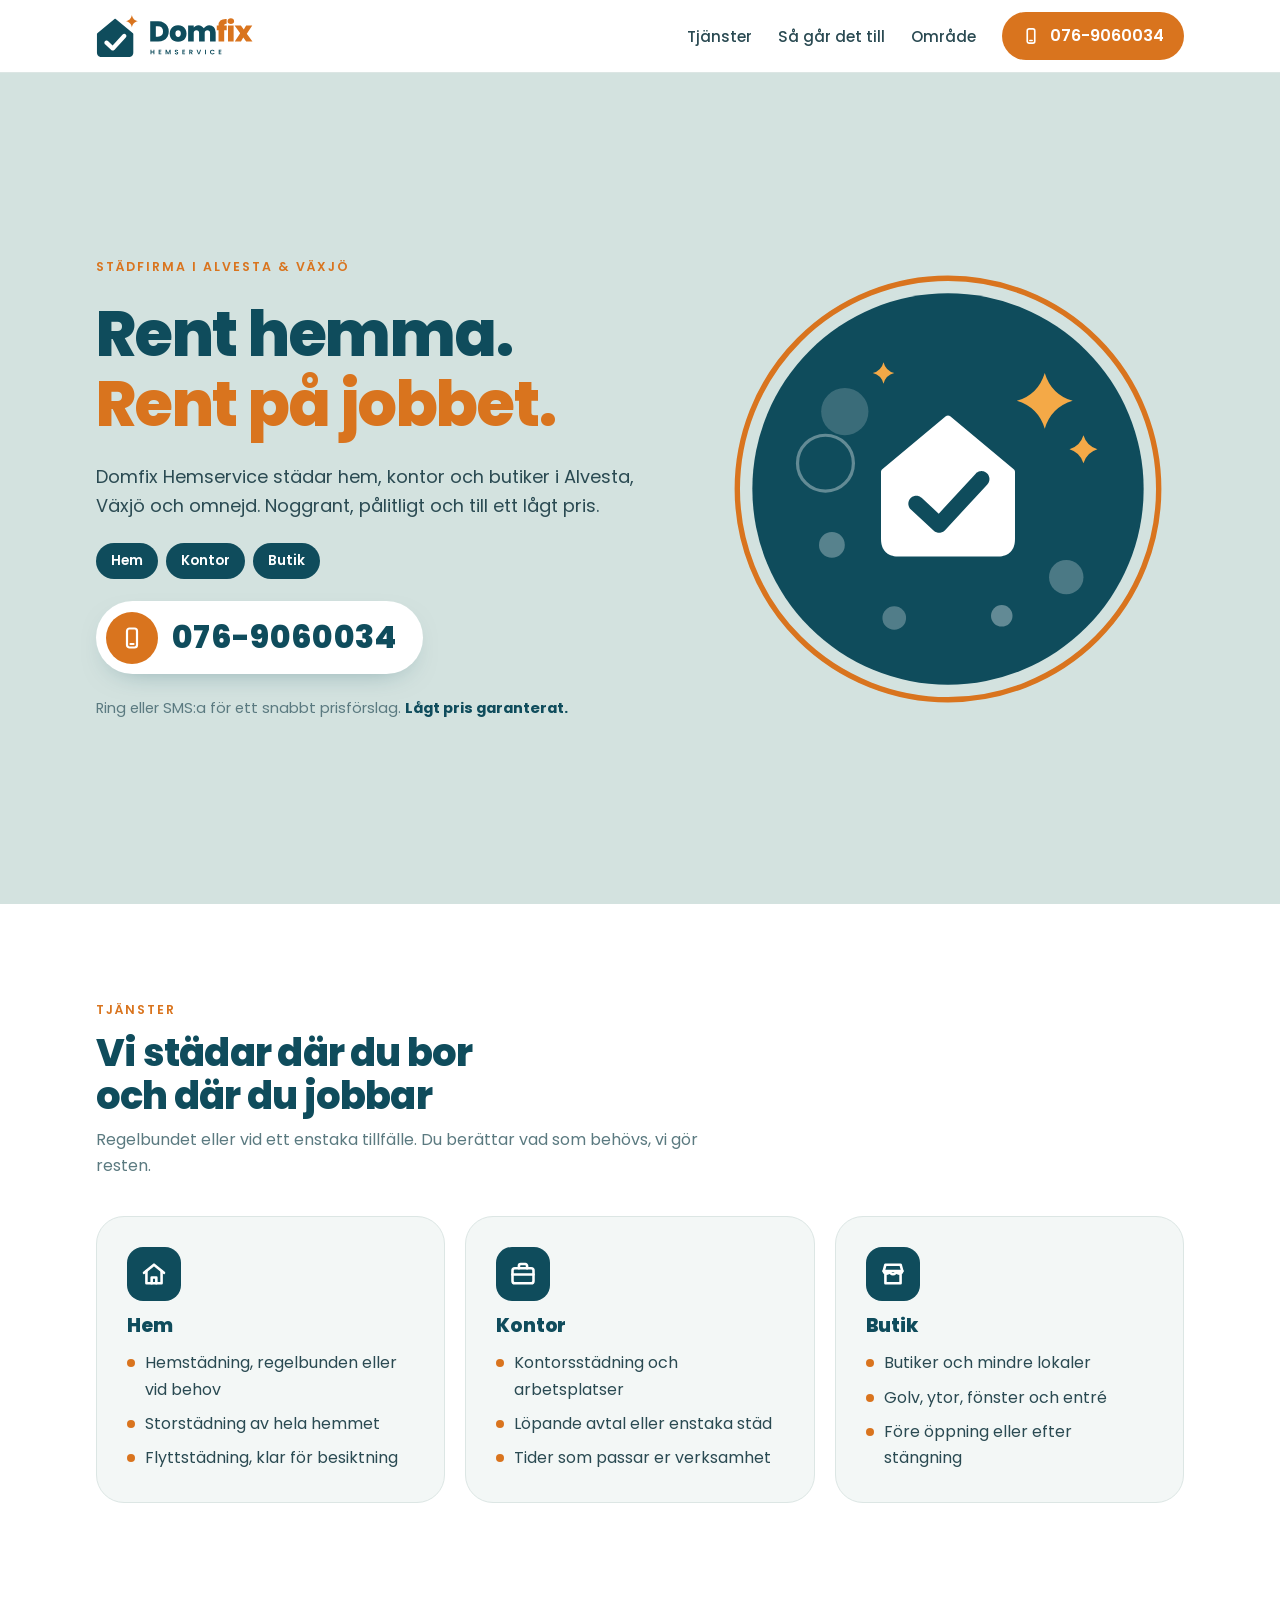
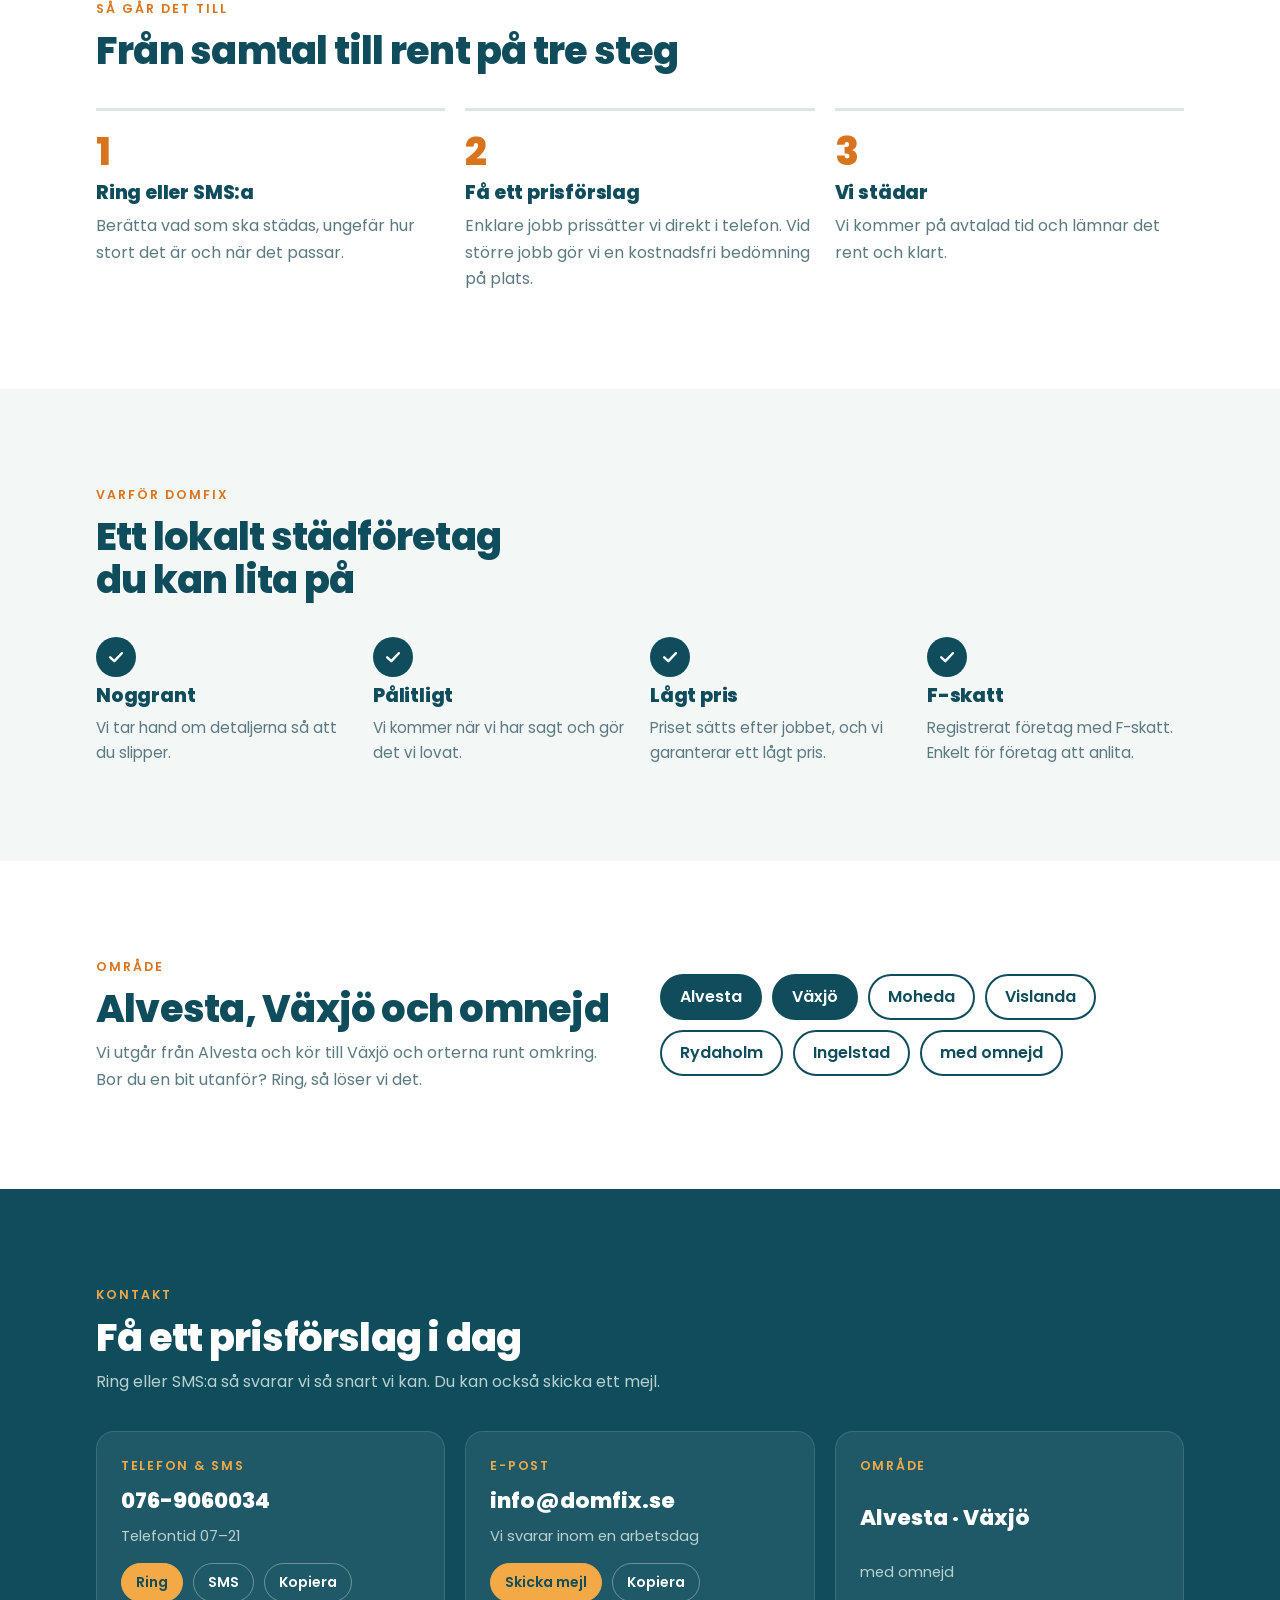
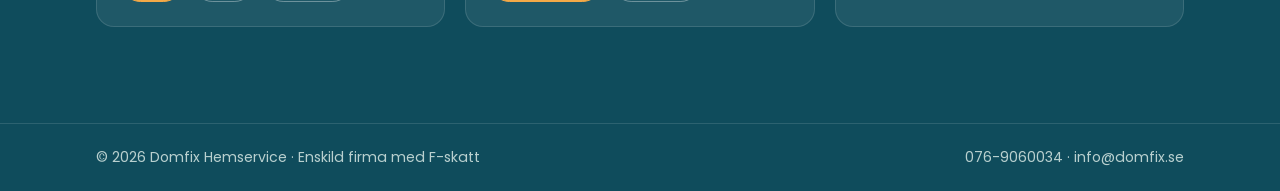
==== index.html @ 2ad29125 "Första versionen av Domfix webbplats Co-Authored-By: Claude Opus 5.5 <noreply@anthropic.com> Claude-" ====
<!doctype html>
<html lang="sv">
<head>
<meta charset="utf-8">
<meta name="viewport" content="width=device-width, initial-scale=1, viewport-fit=cover">
<meta property="og:title" content="Domfix Hemservice">
<meta property="og:description" content="Städning för hem, kontor och butiker i Alvesta, Växjö och omnejd. Ring eller SMS:a 076-9060034.">
<meta property="og:image" content="https://domfix.se/og-image.png">
<title>Domfix Hemservice</title>
<meta name="description" content="Domfix Hemservice – städning för hem, kontor och butiker i Alvesta, Växjö och omnejd. Ring eller SMS:a 076-9060034 för prisförslag.">
<link rel="icon" type="image/svg+xml" href="favicon.svg">
<link rel="preconnect" href="https://fonts.googleapis.com">
<link rel="preconnect" href="https://fonts.gstatic.com" crossorigin>
<link rel="stylesheet" href="https://fonts.googleapis.com/css2?family=Poppins:wght@400;500;600;800&display=swap">
<style>
/* Layout: brand header → split hero (copy + teal "clean house" disc) → services → 3-step process → reasons → area → teal contact band → footer */
:root{
  --teal:#0F4C5C;          /* brand main */
  --orange:#D9741E;        /* accent on light grounds */
  --orange-light:#F4A947;  /* accent on teal grounds */
  --mist:#D3E2DF;          /* brand light ground */
  --bg:#FFFFFF;
  --surface:#F3F7F6;
  --ink:#0F4C5C;
  --text:#2A4A52;
  --muted:#5B7A80;
  --line:#DCE6E4;
  --pill:#FFFFFF;
  --band:#0F4C5C;
  --band-text:#FFFFFF;
  --band-muted:#B9D0CF;
  --logo-ink:#0F4C5C;
  --logo-acc:#D9741E;
  --accent:#D9741E;
  --font:'Poppins', 'Segoe UI', system-ui, -apple-system, sans-serif;
  --r-lg:28px; --r-md:18px;
}
@media (prefers-color-scheme: dark){ :root:not([data-theme="light"]){
  --bg:#0A2A32; --surface:#0E3540; --ink:#FFFFFF; --text:#D7E6E4; --muted:#9DBCBD; --line:#1C4A55;
  --pill:#123F4B; --mist:#123F4B; --band:#0E3843; --band-text:#FFFFFF; --band-muted:#A9C6C6;
  --logo-ink:#FFFFFF; --logo-acc:#F4A947; --accent:#F4A947; color-scheme:dark }}
:root[data-theme="dark"]{
  --bg:#0A2A32; --surface:#0E3540; --ink:#FFFFFF; --text:#D7E6E4; --muted:#9DBCBD; --line:#1C4A55;
  --pill:#123F4B; --mist:#123F4B; --band:#0E3843; --band-text:#FFFFFF; --band-muted:#A9C6C6;
  --logo-ink:#FFFFFF; --logo-acc:#F4A947; --accent:#F4A947; color-scheme:dark }

*{box-sizing:border-box}
html{scroll-behavior:smooth}
@media (prefers-reduced-motion: reduce){ html{scroll-behavior:auto} *{animation:none!important;transition:none!important} }
body{background:var(--bg);color:var(--text);font-family:var(--font);font-size:16px;line-height:1.65;margin:0}
body::before{content:"";position:fixed;inset:0 0 auto;height:env(safe-area-inset-top,0px);z-index:10;background:var(--bg)}
.wrap{max-width:1120px;margin:0 auto;padding-left:max(16px,env(safe-area-inset-left,0px));padding-right:max(16px,env(safe-area-inset-right,0px))}
h1,h2,h3{color:var(--ink);font-weight:800;line-height:1.12;letter-spacing:-0.02em;text-wrap:balance;margin:0}
h2{font-size:clamp(1.7rem,3.2vw,2.4rem)}
h3{font-size:1.2rem;letter-spacing:-0.01em}
p{margin:0}
a{color:inherit}
:focus-visible{outline:3px solid var(--accent);outline-offset:3px;border-radius:6px}
.eyebrow{font-size:.78rem;font-weight:600;letter-spacing:.16em;text-transform:uppercase;color:var(--accent)}
section{padding-block:clamp(56px,8vw,96px)}
.sec-head{display:grid;gap:10px;max-width:640px;margin-bottom:36px}
.sec-head p{color:var(--muted)}

/* header */
header{position:sticky;top:env(safe-area-inset-top,0px);z-index:9;background:color-mix(in srgb,var(--bg) 92%,transparent);backdrop-filter:blur(10px);border-bottom:1px solid var(--line)}
.bar{display:flex;align-items:center;justify-content:space-between;gap:16px;padding-block:12px}
.logo svg{height:44px;width:auto;display:block}
nav{display:flex;align-items:center;gap:26px}
nav a.nl{text-decoration:none;font-weight:500;font-size:.95rem;color:var(--text)}
nav a.nl:hover{color:var(--accent)}
.btn{display:inline-flex;align-items:center;gap:10px;text-decoration:none;font-weight:600;border-radius:999px;padding:11px 20px;background:var(--orange);color:#fff;white-space:nowrap;transition:transform .15s ease}
.btn:hover{transform:translateY(-1px)}
.btn svg{width:18px;height:18px}
@media (max-width:760px){ nav a.nl{display:none} .logo svg{height:36px} }

/* hero */
.hero{background:var(--mist);overflow:hidden}
.hero .wrap{display:grid;grid-template-columns:1.1fr .9fr;align-items:center;gap:40px;padding-block:clamp(48px,7vw,88px)}
.hero h1{font-size:clamp(2.3rem,5.4vw,3.9rem)}
.hero h1 .acc{color:var(--accent)}
.hero-copy{display:grid;gap:22px;min-width:0}
.hero-copy .lead{font-size:1.12rem;max-width:34em}
.chips{display:flex;flex-wrap:wrap;gap:8px}
.chip{background:var(--teal);color:#fff;font-weight:600;font-size:.85rem;padding:7px 15px;border-radius:999px}
.call{display:flex;flex-wrap:wrap;align-items:center;gap:14px}
.phone-pill{display:inline-flex;align-items:center;gap:14px;background:var(--pill);border-radius:999px;padding:10px 26px 10px 10px;text-decoration:none;box-shadow:0 10px 30px -18px rgba(15,76,92,.55)}
.phone-pill .ic{width:52px;height:52px;border-radius:50%;background:var(--orange);display:grid;place-items:center;flex:none}
.phone-pill .ic svg{width:24px;height:24px}
.phone-pill .num{font-size:clamp(1.5rem,3.4vw,2rem);font-weight:800;color:var(--ink);letter-spacing:.01em;font-variant-numeric:tabular-nums}
.call-note{font-size:.92rem;color:var(--muted)}
.call-note strong{color:var(--ink)}
.disc{position:relative;justify-self:center;width:min(100%,430px);aspect-ratio:1;max-width:100%}
.disc svg{width:100%;height:100%;display:block;overflow:visible}
@media (max-width:860px){ .hero .wrap{grid-template-columns:1fr} .disc{width:min(70%,320px);order:-1} }

/* services */
.cards{display:grid;grid-template-columns:repeat(3,minmax(0,1fr));gap:20px}
.card{background:var(--surface);border-radius:var(--r-lg);padding:30px;display:grid;gap:14px;align-content:start;border:1px solid var(--line)}
.card .badge{width:54px;height:54px;border-radius:16px;background:var(--teal);display:grid;place-items:center}
.card .badge svg{width:28px;height:28px}
.card ul{margin:0;padding:0;list-style:none;display:grid;gap:8px}
.card li{display:flex;gap:10px;align-items:baseline}
.card li::before{content:"";width:8px;height:8px;border-radius:50%;background:var(--accent);flex:none;transform:translateY(-1px)}
@media (max-width:860px){ .cards{grid-template-columns:1fr} }

/* steps */
.steps{display:grid;grid-template-columns:repeat(3,minmax(0,1fr));gap:20px;counter-reset:s}
.step{display:grid;gap:10px;align-content:start;padding-top:22px;border-top:3px solid var(--line)}
.step .n{font-weight:800;font-size:2.4rem;line-height:1;color:var(--accent)}
.step p{color:var(--muted)}
@media (max-width:760px){ .steps{grid-template-columns:1fr} }

/* reasons */
.why{background:var(--surface)}
.reasons{display:grid;grid-template-columns:repeat(4,minmax(0,1fr));gap:20px}
.reason{display:grid;gap:8px;align-content:start}
.reason .tick{width:40px;height:40px;border-radius:50%;background:var(--teal);display:grid;place-items:center}
.reason .tick svg{width:20px;height:20px}
.reason p{color:var(--muted);font-size:.95rem}
@media (max-width:860px){ .reasons{grid-template-columns:repeat(2,minmax(0,1fr))} }
@media (max-width:480px){ .reasons{grid-template-columns:1fr} }

/* area */
.area .wrap{display:grid;grid-template-columns:1fr 1fr;gap:40px;align-items:center}
.towns{display:flex;flex-wrap:wrap;gap:10px}
.town{border:2px solid var(--teal);color:var(--ink);font-weight:600;padding:8px 18px;border-radius:999px}
:root[data-theme="dark"] .town{border-color:var(--orange-light)}
@media (prefers-color-scheme: dark){ :root:not([data-theme="light"]) .town{border-color:var(--orange-light)} }
.town.main{background:var(--teal);color:#fff}
@media (max-width:760px){ .area .wrap{grid-template-columns:1fr} }

/* contact band */
.contact{background:var(--band);color:var(--band-text)}
.contact h2{color:#fff}
.contact .eyebrow{color:var(--orange-light)}
.contact .sec-head p{color:var(--band-muted)}
.contact-grid{display:grid;grid-template-columns:repeat(3,minmax(0,1fr));gap:20px}
.cbox{background:rgba(255,255,255,.07);border:1px solid rgba(255,255,255,.12);border-radius:var(--r-md);padding:24px;display:grid;gap:6px;min-width:0}
.cbox .lbl{font-size:.78rem;letter-spacing:.14em;text-transform:uppercase;color:var(--orange-light);font-weight:600}
.cbox .val{font-size:1.35rem;font-weight:800;color:#fff;overflow-wrap:anywhere;font-variant-numeric:tabular-nums}
.cbox .sub{color:var(--band-muted);font-size:.92rem}
.cbox .row{display:flex;gap:10px;flex-wrap:wrap;margin-top:8px}
.cbtn{font:inherit;font-size:.88rem;font-weight:600;border-radius:999px;padding:7px 14px;border:1.5px solid rgba(255,255,255,.35);background:transparent;color:#fff;cursor:pointer;text-decoration:none}
.cbtn.pri{background:var(--orange-light);border-color:var(--orange-light);color:#0F4C5C}
.cbtn:hover{border-color:#fff}
@media (max-width:860px){ .contact-grid{grid-template-columns:1fr} }

footer{background:var(--band);border-top:1px solid rgba(255,255,255,.12);color:var(--band-muted);font-size:.88rem}
footer .wrap{display:flex;flex-wrap:wrap;justify-content:space-between;gap:10px;padding-block:22px}
</style>

</head>
<body>
<header>
  <div class="wrap bar">
    <a class="logo" href="#top" aria-label="Domfix Hemservice – till början"><svg viewBox="20.0 4.0 658.4 184.0" role="img" aria-label="Domfix Hemservice"><path style="fill:var(--logo-ink)" fill-rule="evenodd" d="M25.44 84.93 L25.15 85.19 L24.89 85.48 L24.66 85.79 L24.46 86.13 L24.30 86.48 L24.17 86.85 L24.08 87.23 L24.02 87.61 L24.00 88.00 L24.00 164.00 L24.00 164.17 L24.11 166.73 L24.15 167.12 L24.48 169.45 L24.58 169.91 L25.13 172.02 L25.30 172.52 L26.08 174.41 L26.20 174.68 L26.35 174.95 L27.35 176.61 L27.53 176.88 L27.72 177.14 L28.95 178.58 L29.17 178.83 L29.42 179.05 L30.86 180.28 L31.12 180.47 L31.39 180.65 L33.05 181.65 L33.32 181.80 L33.59 181.92 L35.48 182.70 L35.98 182.87 L38.09 183.42 L38.55 183.52 L40.88 183.85 L41.27 183.89 L43.83 184.00 L44.00 184.00 L156.00 184.00 L156.17 184.00 L158.73 183.89 L159.12 183.85 L161.45 183.52 L161.91 183.42 L164.02 182.87 L164.52 182.70 L166.41 181.92 L166.68 181.80 L166.95 181.65 L168.61 180.65 L168.88 180.47 L169.14 180.28 L170.58 179.05 L170.83 178.83 L171.05 178.58 L172.28 177.14 L172.47 176.88 L172.65 176.61 L173.65 174.95 L173.80 174.68 L173.92 174.41 L174.70 172.52 L174.87 172.02 L175.42 169.91 L175.52 169.45 L175.85 167.12 L175.89 166.73 L176.00 164.17 L176.00 164.00 L176.00 88.00 L175.98 87.61 L175.92 87.23 L175.83 86.85 L175.70 86.48 L175.54 86.13 L175.34 85.79 L175.11 85.48 L174.85 85.19 L174.56 84.93 L102.56 24.93 L102.24 24.69 L101.90 24.48 L101.55 24.31 L101.17 24.18 L100.79 24.08 L100.40 24.02 L100.00 24.00 L99.60 24.02 L99.21 24.08 L98.83 24.18 L98.45 24.31 L98.10 24.48 L97.76 24.69 L97.44 24.93Z M57.90 130.61 L57.28 129.98 L56.72 129.30 L56.24 128.56 L55.83 127.77 L55.50 126.95 L55.25 126.11 L55.09 125.24 L55.01 124.36 L55.02 123.48 L55.11 122.60 L55.29 121.73 L55.55 120.89 L55.90 120.08 L56.32 119.30 L56.82 118.57 L57.39 117.90 L58.02 117.28 L58.70 116.72 L59.44 116.24 L60.23 115.83 L61.05 115.50 L61.89 115.25 L62.76 115.09 L63.64 115.01 L64.52 115.02 L65.40 115.11 L66.27 115.29 L67.11 115.55 L67.92 115.90 L68.70 116.32 L69.43 116.82 L70.10 117.39 L89.49 135.28 L131.39 89.90 L132.02 89.28 L132.70 88.72 L133.44 88.24 L134.23 87.83 L135.05 87.50 L135.89 87.25 L136.76 87.09 L137.64 87.01 L138.52 87.02 L139.40 87.11 L140.27 87.29 L141.11 87.55 L141.92 87.90 L142.70 88.32 L143.43 88.82 L144.10 89.39 L144.72 90.02 L145.28 90.70 L145.76 91.44 L146.17 92.23 L146.50 93.05 L146.75 93.89 L146.91 94.76 L146.99 95.64 L146.98 96.52 L146.89 97.40 L146.71 98.27 L146.45 99.11 L146.10 99.92 L145.68 100.70 L145.18 101.43 L144.61 102.10 L96.61 154.10 L95.98 154.72 L95.30 155.28 L94.56 155.76 L93.77 156.17 L92.95 156.50 L92.11 156.75 L91.24 156.91 L90.36 156.99 L89.48 156.98 L88.60 156.89 L87.73 156.71 L86.89 156.45 L86.08 156.10 L85.30 155.68 L84.57 155.18 L83.90 154.61Z"/>
<path style="fill:var(--logo-acc)" d="M170.00 8.00 L170.79 11.54 L171.83 14.83 L173.12 17.88 L174.67 20.67 L176.46 23.21 L178.50 25.50 L180.79 27.54 L183.33 29.33 L186.12 30.88 L189.17 32.17 L192.46 33.21 L196.00 34.00 L192.46 34.79 L189.17 35.83 L186.12 37.12 L183.33 38.67 L180.79 40.46 L178.50 42.50 L176.46 44.79 L174.67 47.33 L173.12 50.12 L171.83 53.17 L170.79 56.46 L170.00 60.00 L169.21 56.46 L168.17 53.17 L166.88 50.12 L165.33 47.33 L163.54 44.79 L161.50 42.50 L159.21 40.46 L156.67 38.67 L153.88 37.12 L150.83 35.83 L147.54 34.79 L144.00 34.00 L147.54 33.21 L150.83 32.17 L153.88 30.88 L156.67 29.33 L159.21 27.54 L161.50 25.50 L163.54 23.21 L165.33 20.67 L166.88 17.88 L168.17 14.83 L169.21 11.54Z"/>
<path style="fill:var(--logo-ink)" d="M324.36 77.04Q324.36 89.28 318.90 98.88Q313.44 108.48 303.42 113.94Q293.40 119.40 280.20 119.40L246.72 119.40L246.72 34.80L280.20 34.80Q293.52 34.80 303.54 40.14Q313.56 45.48 318.96 55.08Q324.36 64.68 324.36 77.04ZM300.48 77.04Q300.48 66.60 294.60 60.90Q288.72 55.20 278.40 55.20L270.24 55.20L270.24 98.64L278.40 98.64Q288.72 98.64 294.60 93.00Q300.48 87.36 300.48 77.04ZM328.08 85.68Q328.08 75.24 332.70 67.44Q337.32 59.64 345.30 55.44Q353.28 51.24 363.36 51.24Q373.44 51.24 381.42 55.44Q389.40 59.64 394.02 67.44Q398.64 75.24 398.64 85.68Q398.64 96.12 394.02 103.98Q389.40 111.84 381.36 116.04Q373.32 120.24 363.24 120.24Q353.16 120.24 345.18 116.04Q337.20 111.84 332.64 104.04Q328.08 96.24 328.08 85.68ZM374.76 85.68Q374.76 78.84 371.46 75.24Q368.16 71.64 363.36 71.64Q358.56 71.64 355.32 75.24Q352.08 78.84 352.08 85.68Q352.08 92.64 355.20 96.24Q358.32 99.84 363.24 99.84Q368.16 99.84 371.46 96.18Q374.76 92.52 374.76 85.68ZM520.44 80.16L520.44 119.40L496.92 119.40L496.92 83.28Q496.92 77.88 493.92 74.88Q490.92 71.88 485.76 71.88Q480.60 71.88 477.60 74.88Q474.60 77.88 474.60 83.28L474.60 119.40L451.08 119.40L451.08 83.28Q451.08 77.88 448.14 74.88Q445.20 71.88 440.04 71.88Q434.76 71.88 431.76 74.88Q428.76 77.88 428.76 83.28L428.76 119.40L405.24 119.40L405.24 52.08L428.76 52.08L428.76 60.96Q431.88 56.64 436.86 54.06Q441.84 51.48 448.32 51.48Q455.76 51.48 461.58 54.72Q467.40 57.96 470.76 63.84Q474.36 58.32 480.24 54.90Q486.12 51.48 493.20 51.48Q505.92 51.48 513.18 59.16Q520.44 66.84 520.44 80.16Z"/>
<path style="fill:var(--logo-acc)" d="M566.64 71.64L556.08 71.64L556.08 119.40L532.44 119.40L532.44 71.64L525.12 71.64L525.12 52.08L532.44 52.08L532.44 51.48Q532.44 38.52 540.06 31.62Q547.68 24.72 561.96 24.72Q564.84 24.72 566.40 24.84L566.40 44.88Q565.44 44.76 563.76 44.76Q559.92 44.76 558.12 46.50Q556.32 48.24 556.08 52.08L566.64 52.08ZM570.12 33.84Q570.12 28.56 573.90 25.08Q577.68 21.60 583.92 21.60Q590.04 21.60 593.82 25.08Q597.60 28.56 597.60 33.84Q597.60 39.00 593.82 42.42Q590.04 45.84 583.92 45.84Q577.68 45.84 573.90 42.42Q570.12 39.00 570.12 33.84ZM595.56 52.08L595.56 119.40L572.04 119.40L572.04 52.08ZM648.00 119.40L635.88 102.48L626.28 119.40L600.48 119.40L622.92 84.48L599.52 52.08L625.92 52.08L638.04 69.00L647.76 52.08L673.56 52.08L650.64 86.40L674.40 119.40Z"/>
<path style="fill:var(--logo-ink)" d="M264.14 153.26L264.14 172.80L260.22 172.80L260.22 164.48L251.85 164.48L251.85 172.80L247.93 172.80L247.93 153.26L251.85 153.26L251.85 161.29L260.22 161.29L260.22 153.26ZM285.93 156.42L285.93 161.32L292.51 161.32L292.51 164.43L285.93 164.43L285.93 169.61L293.35 169.61L293.35 172.80L282.01 172.80L282.01 153.23L293.35 153.23L293.35 156.42ZM332.21 153.26L332.21 172.80L328.29 172.80L328.29 160.09L323.06 172.80L320.09 172.80L314.82 160.09L314.82 172.80L310.90 172.80L310.90 153.26L315.36 153.26L321.57 167.79L327.79 153.26ZM349.57 167.17L353.77 167.17Q353.86 168.38 354.63 169.08Q355.40 169.78 356.74 169.78Q358.11 169.78 358.90 169.12Q359.68 168.46 359.68 167.40Q359.68 166.53 359.15 165.97Q358.62 165.41 357.82 165.09Q357.02 164.76 355.62 164.37Q353.72 163.81 352.53 163.27Q351.34 162.72 350.48 161.61Q349.63 160.51 349.63 158.66Q349.63 156.92 350.50 155.64Q351.36 154.35 352.93 153.66Q354.50 152.98 356.52 152.98Q359.54 152.98 361.43 154.45Q363.32 155.92 363.52 158.55L359.20 158.55Q359.15 157.54 358.35 156.88Q357.55 156.22 356.24 156.22Q355.09 156.22 354.40 156.81Q353.72 157.40 353.72 158.52Q353.72 159.30 354.23 159.82Q354.75 160.34 355.52 160.66Q356.29 160.98 357.69 161.40Q359.60 161.96 360.80 162.52Q362.00 163.08 362.87 164.20Q363.74 165.32 363.74 167.14Q363.74 168.71 362.93 170.06Q362.12 171.40 360.55 172.20Q358.98 173.00 356.82 173.00Q354.78 173.00 353.14 172.30Q351.50 171.60 350.55 170.28Q349.60 168.96 349.57 167.17ZM385.05 156.42L385.05 161.32L391.63 161.32L391.63 164.43L385.05 164.43L385.05 169.61L392.47 169.61L392.47 172.80L381.13 172.80L381.13 153.23L392.47 153.23L392.47 156.42ZM420.10 172.80L415.79 165.18L413.94 165.18L413.94 172.80L410.02 172.80L410.02 153.26L417.36 153.26Q419.63 153.26 421.22 154.05Q422.82 154.85 423.62 156.21Q424.42 157.57 424.42 159.25Q424.42 161.18 423.30 162.73Q422.18 164.29 419.96 164.88L424.64 172.80ZM413.94 162.24L417.22 162.24Q418.82 162.24 419.60 161.47Q420.38 160.70 420.38 159.33Q420.38 157.99 419.60 157.25Q418.82 156.50 417.22 156.50L413.94 156.50ZM459.53 153.26L452.36 172.80L447.60 172.80L440.43 153.26L444.63 153.26L450.01 168.80L455.36 153.26ZM479.80 153.26L479.80 172.80L475.88 172.80L475.88 153.26ZM506.62 153.00Q509.90 153.00 512.36 154.68Q514.83 156.36 515.81 159.33L511.30 159.33Q510.63 157.93 509.41 157.23Q508.19 156.53 506.60 156.53Q504.89 156.53 503.56 157.33Q502.23 158.13 501.49 159.58Q500.74 161.04 500.74 163.00Q500.74 164.93 501.49 166.40Q502.23 167.87 503.56 168.67Q504.89 169.47 506.60 169.47Q508.19 169.47 509.41 168.75Q510.63 168.04 511.30 166.64L515.81 166.64Q514.83 169.64 512.38 171.30Q509.93 172.97 506.62 172.97Q503.82 172.97 501.57 171.69Q499.32 170.42 498.01 168.15Q496.71 165.88 496.71 163.00Q496.71 160.12 498.01 157.83Q499.32 155.55 501.57 154.28Q503.82 153.00 506.62 153.00ZM537.09 156.42L537.09 161.32L543.67 161.32L543.67 164.43L537.09 164.43L537.09 169.61L544.51 169.61L544.51 172.80L533.17 172.80L533.17 153.23L544.51 153.23L544.51 156.42Z"/></svg></a>
    <nav aria-label="Huvudmeny">
      <a class="nl" href="#tjanster">Tjänster</a>
      <a class="nl" href="#sa-gar-det-till">Så går det till</a>
      <a class="nl" href="#omrade">Område</a>
      <a class="btn" href="tel:+46769060034">
        <svg viewBox="0 0 24 24" fill="none" stroke="#fff" stroke-width="2.2" stroke-linecap="round" stroke-linejoin="round" aria-hidden="true"><rect x="7" y="2.5" width="10" height="19" rx="2.5"/><path d="M10.5 18h3"/></svg>
        076-9060034
      </a>
    </nav>
  </div>
</header>

<main id="top">
  <section class="hero" aria-labelledby="hero-title">
    <div class="wrap">
      <div class="hero-copy">
        <span class="eyebrow">Städfirma i Alvesta &amp; Växjö</span>
        <h1 id="hero-title">Rent hemma. <span class="acc">Rent på jobbet.</span></h1>
        <p class="lead">Domfix Hemservice städar hem, kontor och butiker i Alvesta, Växjö och omnejd. Noggrant, pålitligt och till ett lågt pris.</p>
        <div class="chips" aria-label="Vi städar">
          <span class="chip">Hem</span><span class="chip">Kontor</span><span class="chip">Butik</span>
        </div>
        <div class="call">
          <a class="phone-pill" href="tel:+46769060034">
            <span class="ic"><svg viewBox="0 0 24 24" fill="none" stroke="#fff" stroke-width="2.2" stroke-linecap="round" stroke-linejoin="round" aria-hidden="true"><rect x="7" y="2.5" width="10" height="19" rx="2.5"/><path d="M10.5 18h3"/></svg></span>
            <span class="num">076-9060034</span>
          </a>
        </div>
        <p class="call-note">Ring eller SMS:a för ett snabbt prisförslag. <strong>Lågt pris garanterat.</strong></p>
      </div>

      <div class="disc" aria-hidden="true">
        <svg viewBox="0 0 400 400">
          <circle cx="200" cy="200" r="196" fill="none" stroke="#D9741E" stroke-width="5"/>
          <circle cx="200" cy="200" r="182" fill="#0F4C5C"/>
          <circle cx="104" cy="128" r="22" fill="#fff" opacity=".18"/>
          <circle cx="86" cy="176" r="26" fill="none" stroke="#fff" stroke-width="3" opacity=".35"/>
          <circle cx="92" cy="252" r="12" fill="#fff" opacity=".3"/>
          <circle cx="310" cy="282" r="16" fill="#fff" opacity=".25"/>
          <circle cx="250" cy="318" r="10" fill="#fff" opacity=".35"/>
          <circle cx="150" cy="320" r="11" fill="#fff" opacity=".28"/>
          <g transform="translate(118 112) scale(1.64)"><path fill="#fff" fill-rule="evenodd" d="M12.72 42.46 L12.58 42.60 L12.45 42.74 L12.33 42.90 L12.23 43.06 L12.15 43.24 L12.08 43.42 L12.04 43.61 L12.01 43.81 L12.00 44.00 L12.00 82.00 L12.00 82.09 L12.06 83.36 L12.08 83.56 L12.24 84.73 L12.29 84.95 L12.57 86.01 L12.65 86.26 L13.04 87.21 L13.10 87.34 L13.17 87.47 L13.67 88.31 L13.76 88.44 L13.86 88.57 L14.47 89.29 L14.59 89.41 L14.71 89.53 L15.43 90.14 L15.56 90.24 L15.69 90.33 L16.53 90.83 L16.66 90.90 L16.79 90.96 L17.74 91.35 L17.99 91.43 L19.05 91.71 L19.27 91.76 L20.44 91.92 L20.64 91.94 L21.91 92.00 L22.00 92.00 L78.00 92.00 L78.09 92.00 L79.36 91.94 L79.56 91.92 L80.73 91.76 L80.95 91.71 L82.01 91.43 L82.26 91.35 L83.21 90.96 L83.34 90.90 L83.47 90.83 L84.31 90.33 L84.44 90.24 L84.57 90.14 L85.29 89.53 L85.41 89.41 L85.53 89.29 L86.14 88.57 L86.24 88.44 L86.33 88.31 L86.83 87.47 L86.90 87.34 L86.96 87.21 L87.35 86.26 L87.43 86.01 L87.71 84.95 L87.76 84.73 L87.92 83.56 L87.94 83.36 L88.00 82.09 L88.00 82.00 L88.00 44.00 L87.99 43.81 L87.96 43.61 L87.92 43.42 L87.85 43.24 L87.77 43.06 L87.67 42.90 L87.55 42.74 L87.42 42.60 L87.28 42.46 L51.28 12.46 L51.12 12.34 L50.95 12.24 L50.77 12.16 L50.59 12.09 L50.39 12.04 L50.20 12.01 L50.00 12.00 L49.80 12.01 L49.61 12.04 L49.41 12.09 L49.23 12.16 L49.05 12.24 L48.88 12.34 L48.72 12.46Z M28.95 65.31 L28.64 64.99 L28.36 64.65 L28.12 64.28 L27.91 63.89 L27.75 63.48 L27.63 63.05 L27.54 62.62 L27.50 62.18 L27.51 61.74 L27.55 61.30 L27.64 60.87 L27.78 60.45 L27.95 60.04 L28.16 59.65 L28.41 59.29 L28.69 58.95 L29.01 58.64 L29.35 58.36 L29.72 58.12 L30.11 57.91 L30.52 57.75 L30.95 57.63 L31.38 57.54 L31.82 57.50 L32.26 57.51 L32.70 57.55 L33.13 57.64 L33.55 57.78 L33.96 57.95 L34.35 58.16 L34.71 58.41 L35.05 58.69 L44.75 67.64 L65.69 44.95 L66.01 44.64 L66.35 44.36 L66.72 44.12 L67.11 43.91 L67.52 43.75 L67.95 43.63 L68.38 43.54 L68.82 43.50 L69.26 43.51 L69.70 43.55 L70.13 43.64 L70.55 43.78 L70.96 43.95 L71.35 44.16 L71.71 44.41 L72.05 44.69 L72.36 45.01 L72.64 45.35 L72.88 45.72 L73.09 46.11 L73.25 46.52 L73.37 46.95 L73.46 47.38 L73.50 47.82 L73.49 48.26 L73.45 48.70 L73.36 49.13 L73.22 49.55 L73.05 49.96 L72.84 50.35 L72.59 50.71 L72.31 51.05 L48.31 77.05 L47.99 77.36 L47.65 77.64 L47.28 77.88 L46.89 78.09 L46.48 78.25 L46.05 78.37 L45.62 78.46 L45.18 78.50 L44.74 78.49 L44.30 78.45 L43.87 78.36 L43.45 78.22 L43.04 78.05 L42.65 77.84 L42.29 77.59 L41.95 77.31Z"/></g>
          <path fill="#F4A947" d="M290 92 Q296 112 316 118 Q296 124 290 144 Q284 124 264 118 Q284 112 290 92Z"/>
          <path fill="#F4A947" d="M326 150 Q329 160 339 163 Q329 166 326 176 Q323 166 313 163 Q323 160 326 150Z"/>
          <path fill="#F4A947" d="M140 82 Q142 90 150 92 Q142 94 140 102 Q138 94 130 92 Q138 90 140 82Z"/>
        </svg>
      </div>
    </div>
  </section>

  <section id="tjanster" aria-labelledby="tj-title">
    <div class="wrap">
      <div class="sec-head">
        <span class="eyebrow">Tjänster</span>
        <h2 id="tj-title">Vi städar där du bor och där du jobbar</h2>
        <p>Regelbundet eller vid ett enstaka tillfälle. Du berättar vad som behövs, vi gör resten.</p>
      </div>
      <div class="cards">
        <article class="card">
          <span class="badge"><svg viewBox="0 0 24 24" fill="none" stroke="#fff" stroke-width="2.2" stroke-linejoin="round" stroke-linecap="round" aria-hidden="true"><path d="M3.5 11 12 4l8.5 7"/><path d="M5.5 9.5V20h13V9.5"/><path d="M10 20v-5h4v5"/></svg></span>
          <h3>Hem</h3>
          <ul><li>Hemstädning, regelbunden eller vid behov</li><li>Storstädning av hela hemmet</li><li>Flyttstädning, klar för besiktning</li></ul>
        </article>
        <article class="card">
          <span class="badge"><svg viewBox="0 0 24 24" fill="none" stroke="#fff" stroke-width="2.2" stroke-linejoin="round" stroke-linecap="round" aria-hidden="true"><rect x="3" y="7" width="18" height="13" rx="2"/><path d="M8.5 7V5a1.5 1.5 0 0 1 1.5-1.5h4A1.5 1.5 0 0 1 15.5 5v2"/><path d="M3 12.5h18"/></svg></span>
          <h3>Kontor</h3>
          <ul><li>Kontorsstädning och arbetsplatser</li><li>Löpande avtal eller enstaka städ</li><li>Tider som passar er verksamhet</li></ul>
        </article>
        <article class="card">
          <span class="badge"><svg viewBox="0 0 24 24" fill="none" stroke="#fff" stroke-width="2.2" stroke-linejoin="round" stroke-linecap="round" aria-hidden="true"><path d="M4 9.5 5.5 4h13L20 9.5"/><path d="M4 9.5h16a0 0 0 0 1 0 0 2.7 2.7 0 0 1-5.3 0 2.7 2.7 0 0 1-5.4 0A2.7 2.7 0 0 1 4 9.5Z"/><path d="M5.5 12.5V20h13v-7.5"/></svg></span>
          <h3>Butik</h3>
          <ul><li>Butiker och mindre lokaler</li><li>Golv, ytor, fönster och entré</li><li>Före öppning eller efter stängning</li></ul>
        </article>
      </div>
    </div>
  </section>

  <section id="sa-gar-det-till" aria-labelledby="steg-title" style="padding-top:0">
    <div class="wrap">
      <div class="sec-head">
        <span class="eyebrow">Så går det till</span>
        <h2 id="steg-title">Från samtal till rent på tre steg</h2>
      </div>
      <ol class="steps" style="list-style:none;margin:0;padding:0">
        <li class="step"><span class="n">1</span><h3>Ring eller SMS:a</h3><p>Berätta vad som ska städas, ungefär hur stort det är och när det passar.</p></li>
        <li class="step"><span class="n">2</span><h3>Få ett prisförslag</h3><p>Enklare jobb prissätter vi direkt i telefon. Vid större jobb gör vi en kostnadsfri bedömning på plats.</p></li>
        <li class="step"><span class="n">3</span><h3>Vi städar</h3><p>Vi kommer på avtalad tid och lämnar det rent och klart.</p></li>
      </ol>
    </div>
  </section>

  <section class="why" aria-labelledby="why-title">
    <div class="wrap">
      <div class="sec-head">
        <span class="eyebrow">Varför Domfix</span>
        <h2 id="why-title">Ett lokalt städföretag du kan lita på</h2>
      </div>
      <div class="reasons">
        <div class="reason"><span class="tick"><svg viewBox="0 0 24 24" fill="none" stroke="#fff" stroke-width="3" stroke-linecap="round" stroke-linejoin="round" aria-hidden="true"><path d="M5 12.5 10 17 19 7.5"/></svg></span><h3>Noggrant</h3><p>Vi tar hand om detaljerna så att du slipper.</p></div>
        <div class="reason"><span class="tick"><svg viewBox="0 0 24 24" fill="none" stroke="#fff" stroke-width="3" stroke-linecap="round" stroke-linejoin="round" aria-hidden="true"><path d="M5 12.5 10 17 19 7.5"/></svg></span><h3>Pålitligt</h3><p>Vi kommer när vi har sagt och gör det vi lovat.</p></div>
        <div class="reason"><span class="tick"><svg viewBox="0 0 24 24" fill="none" stroke="#fff" stroke-width="3" stroke-linecap="round" stroke-linejoin="round" aria-hidden="true"><path d="M5 12.5 10 17 19 7.5"/></svg></span><h3>Lågt pris</h3><p>Priset sätts efter jobbet, och vi garanterar ett lågt pris.</p></div>
        <div class="reason"><span class="tick"><svg viewBox="0 0 24 24" fill="none" stroke="#fff" stroke-width="3" stroke-linecap="round" stroke-linejoin="round" aria-hidden="true"><path d="M5 12.5 10 17 19 7.5"/></svg></span><h3>F-skatt</h3><p>Registrerat företag med F-skatt. Enkelt för företag att anlita.</p></div>
      </div>
    </div>
  </section>

  <section class="area" id="omrade" aria-labelledby="area-title">
    <div class="wrap">
      <div class="sec-head" style="margin:0">
        <span class="eyebrow">Område</span>
        <h2 id="area-title">Alvesta, Växjö och omnejd</h2>
        <p>Vi utgår från Alvesta och kör till Växjö och orterna runt omkring. Bor du en bit utanför? Ring, så löser vi det.</p>
      </div>
      <div class="towns">
        <span class="town main">Alvesta</span><span class="town main">Växjö</span>
        <span class="town">Moheda</span><span class="town">Vislanda</span><span class="town">Rydaholm</span><span class="town">Ingelstad</span><span class="town">med omnejd</span>
      </div>
    </div>
  </section>

  <section class="contact" id="kontakt" aria-labelledby="kontakt-title">
    <div class="wrap">
      <div class="sec-head">
        <span class="eyebrow">Kontakt</span>
        <h2 id="kontakt-title">Få ett prisförslag i dag</h2>
        <p>Ring eller SMS:a så svarar vi så snart vi kan. Du kan också skicka ett mejl.</p>
      </div>
      <div class="contact-grid">
        <div class="cbox">
          <span class="lbl">Telefon &amp; SMS</span>
          <span class="val" id="v-phone">076-9060034</span>
          <span class="sub">Telefontid 07–21</span>
          <div class="row"><a class="cbtn pri" href="tel:+46769060034">Ring</a><a class="cbtn" href="sms:+46769060034">SMS</a><button class="cbtn" type="button" data-copy="v-phone">Kopiera</button></div>
        </div>
        <div class="cbox">
          <span class="lbl">E-post</span>
          <span class="val" id="v-mail">info@domfix.se</span>
          <span class="sub">Vi svarar inom en arbetsdag</span>
          <div class="row"><a class="cbtn pri" href="mailto:info@domfix.se">Skicka mejl</a><button class="cbtn" type="button" data-copy="v-mail">Kopiera</button></div>
        </div>
        <div class="cbox">
          <span class="lbl">Område</span>
          <span class="val">Alvesta · Växjö</span>
          <span class="sub">med omnejd</span>
        </div>
      </div>
    </div>
  </section>
</main>

<footer>
  <div class="wrap">
    <span>© <span id="yr">2026</span> Domfix Hemservice · Enskild firma med F-skatt</span>
    <span>076-9060034 · info@domfix.se</span>
  </div>
</footer>

<script>
document.getElementById('yr').textContent = new Date().getFullYear();
document.querySelectorAll('[data-copy]').forEach(function (b) {
  b.addEventListener('click', function () {
    var el = document.getElementById(b.getAttribute('data-copy'));
    var t = el.textContent.trim();
    var done = function () { var o = b.textContent; b.textContent = 'Kopierat'; setTimeout(function () { b.textContent = o; }, 1600); };
    var fallback = function () { var r = document.createRange(); r.selectNodeContents(el); var s = getSelection(); s.removeAllRanges(); s.addRange(r); };
    try { navigator.clipboard.writeText(t).then(done, fallback); } catch (e) { fallback(); }
  });
});
</script>

</body>
</html>
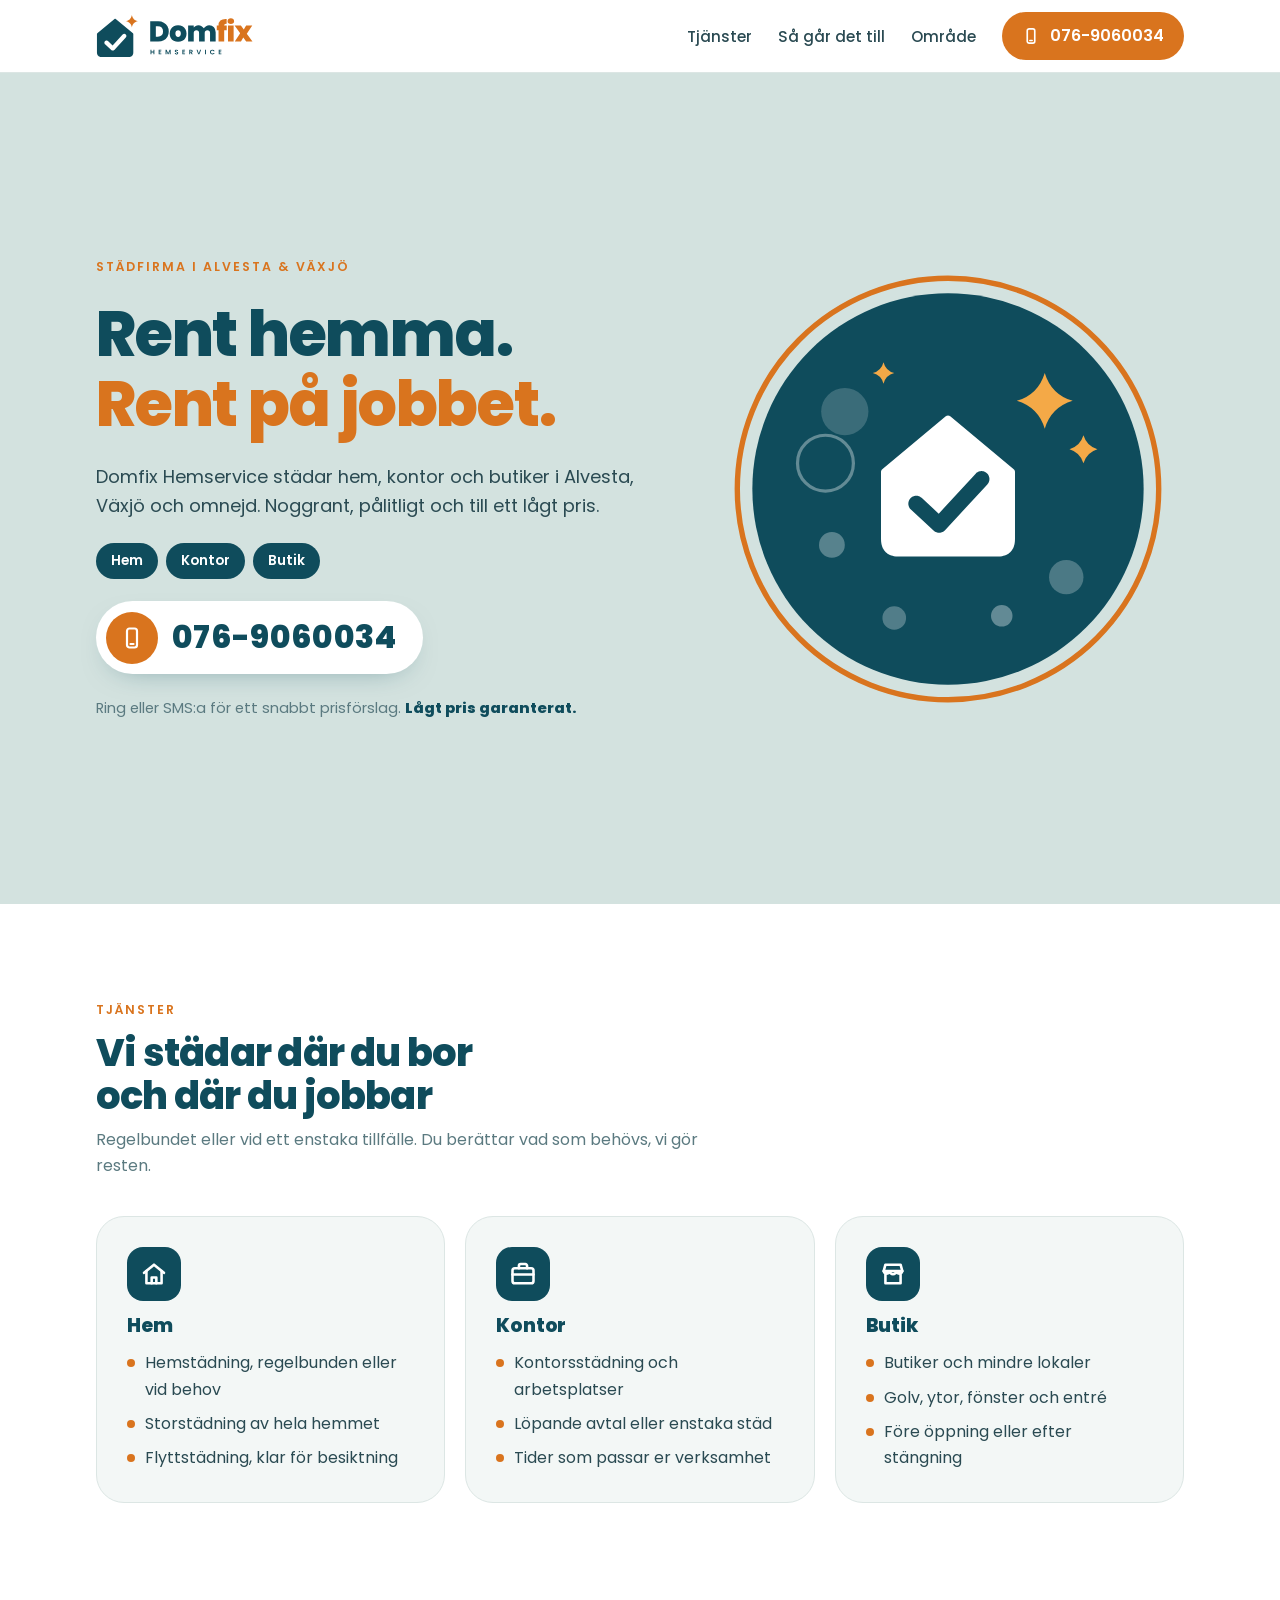
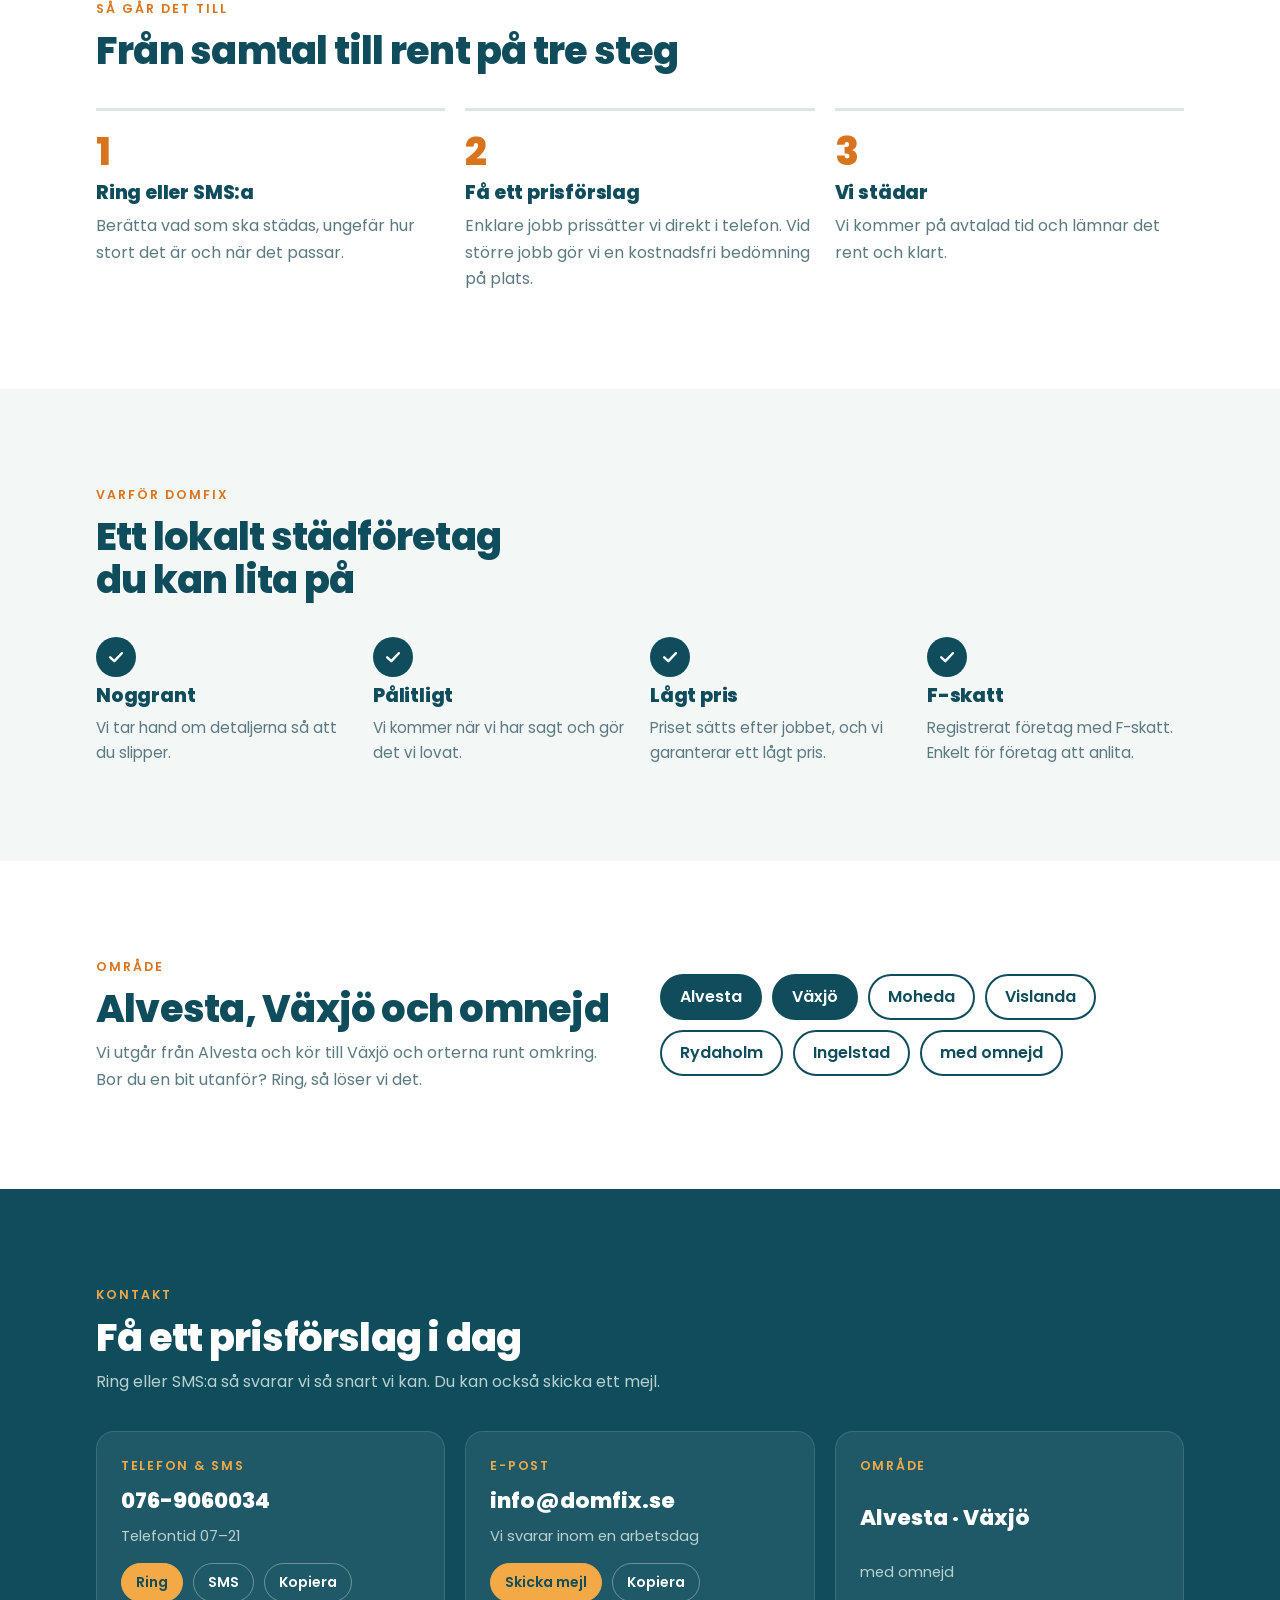
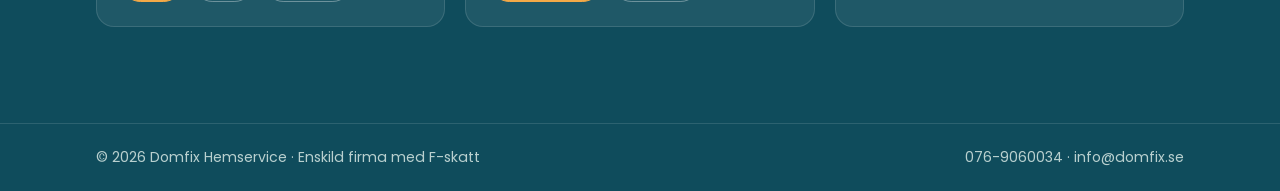
==== commit 3c0cf368: "Säkerhetshärdning: strikt CSP, självhostade typsnitt, externa CSS/JS, security.txt - Content-Securit" ====
--- a/index.html
+++ b/index.html
@@ -2,6 +2,10 @@
 <html lang="sv">
 <head>
 <meta charset="utf-8">
+<meta http-equiv="Content-Security-Policy" content="default-src 'none'; script-src 'self'; style-src 'self'; font-src 'self'; img-src 'self' data:; connect-src 'self'; manifest-src 'self'; base-uri 'none'; form-action 'none'; object-src 'none'; upgrade-insecure-requests">
+<meta name="referrer" content="strict-origin-when-cross-origin">
+<meta http-equiv="X-Content-Type-Options" content="nosniff">
+<meta name="format-detection" content="telephone=no">
 <meta name="viewport" content="width=device-width, initial-scale=1, viewport-fit=cover">
 <meta property="og:title" content="Domfix Hemservice">
 <meta property="og:description" content="Städning för hem, kontor och butiker i Alvesta, Växjö och omnejd. Ring eller SMS:a 076-9060034.">
@@ -9,155 +13,18 @@
 <title>Domfix Hemservice</title>
 <meta name="description" content="Domfix Hemservice – städning för hem, kontor och butiker i Alvesta, Växjö och omnejd. Ring eller SMS:a 076-9060034 för prisförslag.">
 <link rel="icon" type="image/svg+xml" href="favicon.svg">
-<link rel="preconnect" href="https://fonts.googleapis.com">
-<link rel="preconnect" href="https://fonts.gstatic.com" crossorigin>
-<link rel="stylesheet" href="https://fonts.googleapis.com/css2?family=Poppins:wght@400;500;600;800&display=swap">
-<style>
-/* Layout: brand header → split hero (copy + teal "clean house" disc) → services → 3-step process → reasons → area → teal contact band → footer */
-:root{
-  --teal:#0F4C5C;          /* brand main */
-  --orange:#D9741E;        /* accent on light grounds */
-  --orange-light:#F4A947;  /* accent on teal grounds */
-  --mist:#D3E2DF;          /* brand light ground */
-  --bg:#FFFFFF;
-  --surface:#F3F7F6;
-  --ink:#0F4C5C;
-  --text:#2A4A52;
-  --muted:#5B7A80;
-  --line:#DCE6E4;
-  --pill:#FFFFFF;
-  --band:#0F4C5C;
-  --band-text:#FFFFFF;
-  --band-muted:#B9D0CF;
-  --logo-ink:#0F4C5C;
-  --logo-acc:#D9741E;
-  --accent:#D9741E;
-  --font:'Poppins', 'Segoe UI', system-ui, -apple-system, sans-serif;
-  --r-lg:28px; --r-md:18px;
-}
-@media (prefers-color-scheme: dark){ :root:not([data-theme="light"]){
-  --bg:#0A2A32; --surface:#0E3540; --ink:#FFFFFF; --text:#D7E6E4; --muted:#9DBCBD; --line:#1C4A55;
-  --pill:#123F4B; --mist:#123F4B; --band:#0E3843; --band-text:#FFFFFF; --band-muted:#A9C6C6;
-  --logo-ink:#FFFFFF; --logo-acc:#F4A947; --accent:#F4A947; color-scheme:dark }}
-:root[data-theme="dark"]{
-  --bg:#0A2A32; --surface:#0E3540; --ink:#FFFFFF; --text:#D7E6E4; --muted:#9DBCBD; --line:#1C4A55;
-  --pill:#123F4B; --mist:#123F4B; --band:#0E3843; --band-text:#FFFFFF; --band-muted:#A9C6C6;
-  --logo-ink:#FFFFFF; --logo-acc:#F4A947; --accent:#F4A947; color-scheme:dark }
-
-*{box-sizing:border-box}
-html{scroll-behavior:smooth}
-@media (prefers-reduced-motion: reduce){ html{scroll-behavior:auto} *{animation:none!important;transition:none!important} }
-body{background:var(--bg);color:var(--text);font-family:var(--font);font-size:16px;line-height:1.65;margin:0}
-body::before{content:"";position:fixed;inset:0 0 auto;height:env(safe-area-inset-top,0px);z-index:10;background:var(--bg)}
-.wrap{max-width:1120px;margin:0 auto;padding-left:max(16px,env(safe-area-inset-left,0px));padding-right:max(16px,env(safe-area-inset-right,0px))}
-h1,h2,h3{color:var(--ink);font-weight:800;line-height:1.12;letter-spacing:-0.02em;text-wrap:balance;margin:0}
-h2{font-size:clamp(1.7rem,3.2vw,2.4rem)}
-h3{font-size:1.2rem;letter-spacing:-0.01em}
-p{margin:0}
-a{color:inherit}
-:focus-visible{outline:3px solid var(--accent);outline-offset:3px;border-radius:6px}
-.eyebrow{font-size:.78rem;font-weight:600;letter-spacing:.16em;text-transform:uppercase;color:var(--accent)}
-section{padding-block:clamp(56px,8vw,96px)}
-.sec-head{display:grid;gap:10px;max-width:640px;margin-bottom:36px}
-.sec-head p{color:var(--muted)}
-
-/* header */
-header{position:sticky;top:env(safe-area-inset-top,0px);z-index:9;background:color-mix(in srgb,var(--bg) 92%,transparent);backdrop-filter:blur(10px);border-bottom:1px solid var(--line)}
-.bar{display:flex;align-items:center;justify-content:space-between;gap:16px;padding-block:12px}
-.logo svg{height:44px;width:auto;display:block}
-nav{display:flex;align-items:center;gap:26px}
-nav a.nl{text-decoration:none;font-weight:500;font-size:.95rem;color:var(--text)}
-nav a.nl:hover{color:var(--accent)}
-.btn{display:inline-flex;align-items:center;gap:10px;text-decoration:none;font-weight:600;border-radius:999px;padding:11px 20px;background:var(--orange);color:#fff;white-space:nowrap;transition:transform .15s ease}
-.btn:hover{transform:translateY(-1px)}
-.btn svg{width:18px;height:18px}
-@media (max-width:760px){ nav a.nl{display:none} .logo svg{height:36px} }
-
-/* hero */
-.hero{background:var(--mist);overflow:hidden}
-.hero .wrap{display:grid;grid-template-columns:1.1fr .9fr;align-items:center;gap:40px;padding-block:clamp(48px,7vw,88px)}
-.hero h1{font-size:clamp(2.3rem,5.4vw,3.9rem)}
-.hero h1 .acc{color:var(--accent)}
-.hero-copy{display:grid;gap:22px;min-width:0}
-.hero-copy .lead{font-size:1.12rem;max-width:34em}
-.chips{display:flex;flex-wrap:wrap;gap:8px}
-.chip{background:var(--teal);color:#fff;font-weight:600;font-size:.85rem;padding:7px 15px;border-radius:999px}
-.call{display:flex;flex-wrap:wrap;align-items:center;gap:14px}
-.phone-pill{display:inline-flex;align-items:center;gap:14px;background:var(--pill);border-radius:999px;padding:10px 26px 10px 10px;text-decoration:none;box-shadow:0 10px 30px -18px rgba(15,76,92,.55)}
-.phone-pill .ic{width:52px;height:52px;border-radius:50%;background:var(--orange);display:grid;place-items:center;flex:none}
-.phone-pill .ic svg{width:24px;height:24px}
-.phone-pill .num{font-size:clamp(1.5rem,3.4vw,2rem);font-weight:800;color:var(--ink);letter-spacing:.01em;font-variant-numeric:tabular-nums}
-.call-note{font-size:.92rem;color:var(--muted)}
-.call-note strong{color:var(--ink)}
-.disc{position:relative;justify-self:center;width:min(100%,430px);aspect-ratio:1;max-width:100%}
-.disc svg{width:100%;height:100%;display:block;overflow:visible}
-@media (max-width:860px){ .hero .wrap{grid-template-columns:1fr} .disc{width:min(70%,320px);order:-1} }
-
-/* services */
-.cards{display:grid;grid-template-columns:repeat(3,minmax(0,1fr));gap:20px}
-.card{background:var(--surface);border-radius:var(--r-lg);padding:30px;display:grid;gap:14px;align-content:start;border:1px solid var(--line)}
-.card .badge{width:54px;height:54px;border-radius:16px;background:var(--teal);display:grid;place-items:center}
-.card .badge svg{width:28px;height:28px}
-.card ul{margin:0;padding:0;list-style:none;display:grid;gap:8px}
-.card li{display:flex;gap:10px;align-items:baseline}
-.card li::before{content:"";width:8px;height:8px;border-radius:50%;background:var(--accent);flex:none;transform:translateY(-1px)}
-@media (max-width:860px){ .cards{grid-template-columns:1fr} }
-
-/* steps */
-.steps{display:grid;grid-template-columns:repeat(3,minmax(0,1fr));gap:20px;counter-reset:s}
-.step{display:grid;gap:10px;align-content:start;padding-top:22px;border-top:3px solid var(--line)}
-.step .n{font-weight:800;font-size:2.4rem;line-height:1;color:var(--accent)}
-.step p{color:var(--muted)}
-@media (max-width:760px){ .steps{grid-template-columns:1fr} }
-
-/* reasons */
-.why{background:var(--surface)}
-.reasons{display:grid;grid-template-columns:repeat(4,minmax(0,1fr));gap:20px}
-.reason{display:grid;gap:8px;align-content:start}
-.reason .tick{width:40px;height:40px;border-radius:50%;background:var(--teal);display:grid;place-items:center}
-.reason .tick svg{width:20px;height:20px}
-.reason p{color:var(--muted);font-size:.95rem}
-@media (max-width:860px){ .reasons{grid-template-columns:repeat(2,minmax(0,1fr))} }
-@media (max-width:480px){ .reasons{grid-template-columns:1fr} }
-
-/* area */
-.area .wrap{display:grid;grid-template-columns:1fr 1fr;gap:40px;align-items:center}
-.towns{display:flex;flex-wrap:wrap;gap:10px}
-.town{border:2px solid var(--teal);color:var(--ink);font-weight:600;padding:8px 18px;border-radius:999px}
-:root[data-theme="dark"] .town{border-color:var(--orange-light)}
-@media (prefers-color-scheme: dark){ :root:not([data-theme="light"]) .town{border-color:var(--orange-light)} }
-.town.main{background:var(--teal);color:#fff}
-@media (max-width:760px){ .area .wrap{grid-template-columns:1fr} }
-
-/* contact band */
-.contact{background:var(--band);color:var(--band-text)}
-.contact h2{color:#fff}
-.contact .eyebrow{color:var(--orange-light)}
-.contact .sec-head p{color:var(--band-muted)}
-.contact-grid{display:grid;grid-template-columns:repeat(3,minmax(0,1fr));gap:20px}
-.cbox{background:rgba(255,255,255,.07);border:1px solid rgba(255,255,255,.12);border-radius:var(--r-md);padding:24px;display:grid;gap:6px;min-width:0}
-.cbox .lbl{font-size:.78rem;letter-spacing:.14em;text-transform:uppercase;color:var(--orange-light);font-weight:600}
-.cbox .val{font-size:1.35rem;font-weight:800;color:#fff;overflow-wrap:anywhere;font-variant-numeric:tabular-nums}
-.cbox .sub{color:var(--band-muted);font-size:.92rem}
-.cbox .row{display:flex;gap:10px;flex-wrap:wrap;margin-top:8px}
-.cbtn{font:inherit;font-size:.88rem;font-weight:600;border-radius:999px;padding:7px 14px;border:1.5px solid rgba(255,255,255,.35);background:transparent;color:#fff;cursor:pointer;text-decoration:none}
-.cbtn.pri{background:var(--orange-light);border-color:var(--orange-light);color:#0F4C5C}
-.cbtn:hover{border-color:#fff}
-@media (max-width:860px){ .contact-grid{grid-template-columns:1fr} }
-
-footer{background:var(--band);border-top:1px solid rgba(255,255,255,.12);color:var(--band-muted);font-size:.88rem}
-footer .wrap{display:flex;flex-wrap:wrap;justify-content:space-between;gap:10px;padding-block:22px}
-</style>
+<link rel="preload" href="fonts/poppins-800.woff2" as="font" type="font/woff2" crossorigin>
+<link rel="stylesheet" href="css/site.css">
 
 </head>
 <body>
 <header>
   <div class="wrap bar">
-    <a class="logo" href="#top" aria-label="Domfix Hemservice – till början"><svg viewBox="20.0 4.0 658.4 184.0" role="img" aria-label="Domfix Hemservice"><path style="fill:var(--logo-ink)" fill-rule="evenodd" d="M25.44 84.93 L25.15 85.19 L24.89 85.48 L24.66 85.79 L24.46 86.13 L24.30 86.48 L24.17 86.85 L24.08 87.23 L24.02 87.61 L24.00 88.00 L24.00 164.00 L24.00 164.17 L24.11 166.73 L24.15 167.12 L24.48 169.45 L24.58 169.91 L25.13 172.02 L25.30 172.52 L26.08 174.41 L26.20 174.68 L26.35 174.95 L27.35 176.61 L27.53 176.88 L27.72 177.14 L28.95 178.58 L29.17 178.83 L29.42 179.05 L30.86 180.28 L31.12 180.47 L31.39 180.65 L33.05 181.65 L33.32 181.80 L33.59 181.92 L35.48 182.70 L35.98 182.87 L38.09 183.42 L38.55 183.52 L40.88 183.85 L41.27 183.89 L43.83 184.00 L44.00 184.00 L156.00 184.00 L156.17 184.00 L158.73 183.89 L159.12 183.85 L161.45 183.52 L161.91 183.42 L164.02 182.87 L164.52 182.70 L166.41 181.92 L166.68 181.80 L166.95 181.65 L168.61 180.65 L168.88 180.47 L169.14 180.28 L170.58 179.05 L170.83 178.83 L171.05 178.58 L172.28 177.14 L172.47 176.88 L172.65 176.61 L173.65 174.95 L173.80 174.68 L173.92 174.41 L174.70 172.52 L174.87 172.02 L175.42 169.91 L175.52 169.45 L175.85 167.12 L175.89 166.73 L176.00 164.17 L176.00 164.00 L176.00 88.00 L175.98 87.61 L175.92 87.23 L175.83 86.85 L175.70 86.48 L175.54 86.13 L175.34 85.79 L175.11 85.48 L174.85 85.19 L174.56 84.93 L102.56 24.93 L102.24 24.69 L101.90 24.48 L101.55 24.31 L101.17 24.18 L100.79 24.08 L100.40 24.02 L100.00 24.00 L99.60 24.02 L99.21 24.08 L98.83 24.18 L98.45 24.31 L98.10 24.48 L97.76 24.69 L97.44 24.93Z M57.90 130.61 L57.28 129.98 L56.72 129.30 L56.24 128.56 L55.83 127.77 L55.50 126.95 L55.25 126.11 L55.09 125.24 L55.01 124.36 L55.02 123.48 L55.11 122.60 L55.29 121.73 L55.55 120.89 L55.90 120.08 L56.32 119.30 L56.82 118.57 L57.39 117.90 L58.02 117.28 L58.70 116.72 L59.44 116.24 L60.23 115.83 L61.05 115.50 L61.89 115.25 L62.76 115.09 L63.64 115.01 L64.52 115.02 L65.40 115.11 L66.27 115.29 L67.11 115.55 L67.92 115.90 L68.70 116.32 L69.43 116.82 L70.10 117.39 L89.49 135.28 L131.39 89.90 L132.02 89.28 L132.70 88.72 L133.44 88.24 L134.23 87.83 L135.05 87.50 L135.89 87.25 L136.76 87.09 L137.64 87.01 L138.52 87.02 L139.40 87.11 L140.27 87.29 L141.11 87.55 L141.92 87.90 L142.70 88.32 L143.43 88.82 L144.10 89.39 L144.72 90.02 L145.28 90.70 L145.76 91.44 L146.17 92.23 L146.50 93.05 L146.75 93.89 L146.91 94.76 L146.99 95.64 L146.98 96.52 L146.89 97.40 L146.71 98.27 L146.45 99.11 L146.10 99.92 L145.68 100.70 L145.18 101.43 L144.61 102.10 L96.61 154.10 L95.98 154.72 L95.30 155.28 L94.56 155.76 L93.77 156.17 L92.95 156.50 L92.11 156.75 L91.24 156.91 L90.36 156.99 L89.48 156.98 L88.60 156.89 L87.73 156.71 L86.89 156.45 L86.08 156.10 L85.30 155.68 L84.57 155.18 L83.90 154.61Z"/>
-<path style="fill:var(--logo-acc)" d="M170.00 8.00 L170.79 11.54 L171.83 14.83 L173.12 17.88 L174.67 20.67 L176.46 23.21 L178.50 25.50 L180.79 27.54 L183.33 29.33 L186.12 30.88 L189.17 32.17 L192.46 33.21 L196.00 34.00 L192.46 34.79 L189.17 35.83 L186.12 37.12 L183.33 38.67 L180.79 40.46 L178.50 42.50 L176.46 44.79 L174.67 47.33 L173.12 50.12 L171.83 53.17 L170.79 56.46 L170.00 60.00 L169.21 56.46 L168.17 53.17 L166.88 50.12 L165.33 47.33 L163.54 44.79 L161.50 42.50 L159.21 40.46 L156.67 38.67 L153.88 37.12 L150.83 35.83 L147.54 34.79 L144.00 34.00 L147.54 33.21 L150.83 32.17 L153.88 30.88 L156.67 29.33 L159.21 27.54 L161.50 25.50 L163.54 23.21 L165.33 20.67 L166.88 17.88 L168.17 14.83 L169.21 11.54Z"/>
-<path style="fill:var(--logo-ink)" d="M324.36 77.04Q324.36 89.28 318.90 98.88Q313.44 108.48 303.42 113.94Q293.40 119.40 280.20 119.40L246.72 119.40L246.72 34.80L280.20 34.80Q293.52 34.80 303.54 40.14Q313.56 45.48 318.96 55.08Q324.36 64.68 324.36 77.04ZM300.48 77.04Q300.48 66.60 294.60 60.90Q288.72 55.20 278.40 55.20L270.24 55.20L270.24 98.64L278.40 98.64Q288.72 98.64 294.60 93.00Q300.48 87.36 300.48 77.04ZM328.08 85.68Q328.08 75.24 332.70 67.44Q337.32 59.64 345.30 55.44Q353.28 51.24 363.36 51.24Q373.44 51.24 381.42 55.44Q389.40 59.64 394.02 67.44Q398.64 75.24 398.64 85.68Q398.64 96.12 394.02 103.98Q389.40 111.84 381.36 116.04Q373.32 120.24 363.24 120.24Q353.16 120.24 345.18 116.04Q337.20 111.84 332.64 104.04Q328.08 96.24 328.08 85.68ZM374.76 85.68Q374.76 78.84 371.46 75.24Q368.16 71.64 363.36 71.64Q358.56 71.64 355.32 75.24Q352.08 78.84 352.08 85.68Q352.08 92.64 355.20 96.24Q358.32 99.84 363.24 99.84Q368.16 99.84 371.46 96.18Q374.76 92.52 374.76 85.68ZM520.44 80.16L520.44 119.40L496.92 119.40L496.92 83.28Q496.92 77.88 493.92 74.88Q490.92 71.88 485.76 71.88Q480.60 71.88 477.60 74.88Q474.60 77.88 474.60 83.28L474.60 119.40L451.08 119.40L451.08 83.28Q451.08 77.88 448.14 74.88Q445.20 71.88 440.04 71.88Q434.76 71.88 431.76 74.88Q428.76 77.88 428.76 83.28L428.76 119.40L405.24 119.40L405.24 52.08L428.76 52.08L428.76 60.96Q431.88 56.64 436.86 54.06Q441.84 51.48 448.32 51.48Q455.76 51.48 461.58 54.72Q467.40 57.96 470.76 63.84Q474.36 58.32 480.24 54.90Q486.12 51.48 493.20 51.48Q505.92 51.48 513.18 59.16Q520.44 66.84 520.44 80.16Z"/>
-<path style="fill:var(--logo-acc)" d="M566.64 71.64L556.08 71.64L556.08 119.40L532.44 119.40L532.44 71.64L525.12 71.64L525.12 52.08L532.44 52.08L532.44 51.48Q532.44 38.52 540.06 31.62Q547.68 24.72 561.96 24.72Q564.84 24.72 566.40 24.84L566.40 44.88Q565.44 44.76 563.76 44.76Q559.92 44.76 558.12 46.50Q556.32 48.24 556.08 52.08L566.64 52.08ZM570.12 33.84Q570.12 28.56 573.90 25.08Q577.68 21.60 583.92 21.60Q590.04 21.60 593.82 25.08Q597.60 28.56 597.60 33.84Q597.60 39.00 593.82 42.42Q590.04 45.84 583.92 45.84Q577.68 45.84 573.90 42.42Q570.12 39.00 570.12 33.84ZM595.56 52.08L595.56 119.40L572.04 119.40L572.04 52.08ZM648.00 119.40L635.88 102.48L626.28 119.40L600.48 119.40L622.92 84.48L599.52 52.08L625.92 52.08L638.04 69.00L647.76 52.08L673.56 52.08L650.64 86.40L674.40 119.40Z"/>
-<path style="fill:var(--logo-ink)" d="M264.14 153.26L264.14 172.80L260.22 172.80L260.22 164.48L251.85 164.48L251.85 172.80L247.93 172.80L247.93 153.26L251.85 153.26L251.85 161.29L260.22 161.29L260.22 153.26ZM285.93 156.42L285.93 161.32L292.51 161.32L292.51 164.43L285.93 164.43L285.93 169.61L293.35 169.61L293.35 172.80L282.01 172.80L282.01 153.23L293.35 153.23L293.35 156.42ZM332.21 153.26L332.21 172.80L328.29 172.80L328.29 160.09L323.06 172.80L320.09 172.80L314.82 160.09L314.82 172.80L310.90 172.80L310.90 153.26L315.36 153.26L321.57 167.79L327.79 153.26ZM349.57 167.17L353.77 167.17Q353.86 168.38 354.63 169.08Q355.40 169.78 356.74 169.78Q358.11 169.78 358.90 169.12Q359.68 168.46 359.68 167.40Q359.68 166.53 359.15 165.97Q358.62 165.41 357.82 165.09Q357.02 164.76 355.62 164.37Q353.72 163.81 352.53 163.27Q351.34 162.72 350.48 161.61Q349.63 160.51 349.63 158.66Q349.63 156.92 350.50 155.64Q351.36 154.35 352.93 153.66Q354.50 152.98 356.52 152.98Q359.54 152.98 361.43 154.45Q363.32 155.92 363.52 158.55L359.20 158.55Q359.15 157.54 358.35 156.88Q357.55 156.22 356.24 156.22Q355.09 156.22 354.40 156.81Q353.72 157.40 353.72 158.52Q353.72 159.30 354.23 159.82Q354.75 160.34 355.52 160.66Q356.29 160.98 357.69 161.40Q359.60 161.96 360.80 162.52Q362.00 163.08 362.87 164.20Q363.74 165.32 363.74 167.14Q363.74 168.71 362.93 170.06Q362.12 171.40 360.55 172.20Q358.98 173.00 356.82 173.00Q354.78 173.00 353.14 172.30Q351.50 171.60 350.55 170.28Q349.60 168.96 349.57 167.17ZM385.05 156.42L385.05 161.32L391.63 161.32L391.63 164.43L385.05 164.43L385.05 169.61L392.47 169.61L392.47 172.80L381.13 172.80L381.13 153.23L392.47 153.23L392.47 156.42ZM420.10 172.80L415.79 165.18L413.94 165.18L413.94 172.80L410.02 172.80L410.02 153.26L417.36 153.26Q419.63 153.26 421.22 154.05Q422.82 154.85 423.62 156.21Q424.42 157.57 424.42 159.25Q424.42 161.18 423.30 162.73Q422.18 164.29 419.96 164.88L424.64 172.80ZM413.94 162.24L417.22 162.24Q418.82 162.24 419.60 161.47Q420.38 160.70 420.38 159.33Q420.38 157.99 419.60 157.25Q418.82 156.50 417.22 156.50L413.94 156.50ZM459.53 153.26L452.36 172.80L447.60 172.80L440.43 153.26L444.63 153.26L450.01 168.80L455.36 153.26ZM479.80 153.26L479.80 172.80L475.88 172.80L475.88 153.26ZM506.62 153.00Q509.90 153.00 512.36 154.68Q514.83 156.36 515.81 159.33L511.30 159.33Q510.63 157.93 509.41 157.23Q508.19 156.53 506.60 156.53Q504.89 156.53 503.56 157.33Q502.23 158.13 501.49 159.58Q500.74 161.04 500.74 163.00Q500.74 164.93 501.49 166.40Q502.23 167.87 503.56 168.67Q504.89 169.47 506.60 169.47Q508.19 169.47 509.41 168.75Q510.63 168.04 511.30 166.64L515.81 166.64Q514.83 169.64 512.38 171.30Q509.93 172.97 506.62 172.97Q503.82 172.97 501.57 171.69Q499.32 170.42 498.01 168.15Q496.71 165.88 496.71 163.00Q496.71 160.12 498.01 157.83Q499.32 155.55 501.57 154.28Q503.82 153.00 506.62 153.00ZM537.09 156.42L537.09 161.32L543.67 161.32L543.67 164.43L537.09 164.43L537.09 169.61L544.51 169.61L544.51 172.80L533.17 172.80L533.17 153.23L544.51 153.23L544.51 156.42Z"/></svg></a>
+    <a class="logo" href="#top" aria-label="Domfix Hemservice – till början"><svg viewBox="20.0 4.0 658.4 184.0" role="img" aria-label="Domfix Hemservice"><path class="li" fill-rule="evenodd" d="M25.44 84.93 L25.15 85.19 L24.89 85.48 L24.66 85.79 L24.46 86.13 L24.30 86.48 L24.17 86.85 L24.08 87.23 L24.02 87.61 L24.00 88.00 L24.00 164.00 L24.00 164.17 L24.11 166.73 L24.15 167.12 L24.48 169.45 L24.58 169.91 L25.13 172.02 L25.30 172.52 L26.08 174.41 L26.20 174.68 L26.35 174.95 L27.35 176.61 L27.53 176.88 L27.72 177.14 L28.95 178.58 L29.17 178.83 L29.42 179.05 L30.86 180.28 L31.12 180.47 L31.39 180.65 L33.05 181.65 L33.32 181.80 L33.59 181.92 L35.48 182.70 L35.98 182.87 L38.09 183.42 L38.55 183.52 L40.88 183.85 L41.27 183.89 L43.83 184.00 L44.00 184.00 L156.00 184.00 L156.17 184.00 L158.73 183.89 L159.12 183.85 L161.45 183.52 L161.91 183.42 L164.02 182.87 L164.52 182.70 L166.41 181.92 L166.68 181.80 L166.95 181.65 L168.61 180.65 L168.88 180.47 L169.14 180.28 L170.58 179.05 L170.83 178.83 L171.05 178.58 L172.28 177.14 L172.47 176.88 L172.65 176.61 L173.65 174.95 L173.80 174.68 L173.92 174.41 L174.70 172.52 L174.87 172.02 L175.42 169.91 L175.52 169.45 L175.85 167.12 L175.89 166.73 L176.00 164.17 L176.00 164.00 L176.00 88.00 L175.98 87.61 L175.92 87.23 L175.83 86.85 L175.70 86.48 L175.54 86.13 L175.34 85.79 L175.11 85.48 L174.85 85.19 L174.56 84.93 L102.56 24.93 L102.24 24.69 L101.90 24.48 L101.55 24.31 L101.17 24.18 L100.79 24.08 L100.40 24.02 L100.00 24.00 L99.60 24.02 L99.21 24.08 L98.83 24.18 L98.45 24.31 L98.10 24.48 L97.76 24.69 L97.44 24.93Z M57.90 130.61 L57.28 129.98 L56.72 129.30 L56.24 128.56 L55.83 127.77 L55.50 126.95 L55.25 126.11 L55.09 125.24 L55.01 124.36 L55.02 123.48 L55.11 122.60 L55.29 121.73 L55.55 120.89 L55.90 120.08 L56.32 119.30 L56.82 118.57 L57.39 117.90 L58.02 117.28 L58.70 116.72 L59.44 116.24 L60.23 115.83 L61.05 115.50 L61.89 115.25 L62.76 115.09 L63.64 115.01 L64.52 115.02 L65.40 115.11 L66.27 115.29 L67.11 115.55 L67.92 115.90 L68.70 116.32 L69.43 116.82 L70.10 117.39 L89.49 135.28 L131.39 89.90 L132.02 89.28 L132.70 88.72 L133.44 88.24 L134.23 87.83 L135.05 87.50 L135.89 87.25 L136.76 87.09 L137.64 87.01 L138.52 87.02 L139.40 87.11 L140.27 87.29 L141.11 87.55 L141.92 87.90 L142.70 88.32 L143.43 88.82 L144.10 89.39 L144.72 90.02 L145.28 90.70 L145.76 91.44 L146.17 92.23 L146.50 93.05 L146.75 93.89 L146.91 94.76 L146.99 95.64 L146.98 96.52 L146.89 97.40 L146.71 98.27 L146.45 99.11 L146.10 99.92 L145.68 100.70 L145.18 101.43 L144.61 102.10 L96.61 154.10 L95.98 154.72 L95.30 155.28 L94.56 155.76 L93.77 156.17 L92.95 156.50 L92.11 156.75 L91.24 156.91 L90.36 156.99 L89.48 156.98 L88.60 156.89 L87.73 156.71 L86.89 156.45 L86.08 156.10 L85.30 155.68 L84.57 155.18 L83.90 154.61Z"/>
+<path class="la" d="M170.00 8.00 L170.79 11.54 L171.83 14.83 L173.12 17.88 L174.67 20.67 L176.46 23.21 L178.50 25.50 L180.79 27.54 L183.33 29.33 L186.12 30.88 L189.17 32.17 L192.46 33.21 L196.00 34.00 L192.46 34.79 L189.17 35.83 L186.12 37.12 L183.33 38.67 L180.79 40.46 L178.50 42.50 L176.46 44.79 L174.67 47.33 L173.12 50.12 L171.83 53.17 L170.79 56.46 L170.00 60.00 L169.21 56.46 L168.17 53.17 L166.88 50.12 L165.33 47.33 L163.54 44.79 L161.50 42.50 L159.21 40.46 L156.67 38.67 L153.88 37.12 L150.83 35.83 L147.54 34.79 L144.00 34.00 L147.54 33.21 L150.83 32.17 L153.88 30.88 L156.67 29.33 L159.21 27.54 L161.50 25.50 L163.54 23.21 L165.33 20.67 L166.88 17.88 L168.17 14.83 L169.21 11.54Z"/>
+<path class="li" d="M324.36 77.04Q324.36 89.28 318.90 98.88Q313.44 108.48 303.42 113.94Q293.40 119.40 280.20 119.40L246.72 119.40L246.72 34.80L280.20 34.80Q293.52 34.80 303.54 40.14Q313.56 45.48 318.96 55.08Q324.36 64.68 324.36 77.04ZM300.48 77.04Q300.48 66.60 294.60 60.90Q288.72 55.20 278.40 55.20L270.24 55.20L270.24 98.64L278.40 98.64Q288.72 98.64 294.60 93.00Q300.48 87.36 300.48 77.04ZM328.08 85.68Q328.08 75.24 332.70 67.44Q337.32 59.64 345.30 55.44Q353.28 51.24 363.36 51.24Q373.44 51.24 381.42 55.44Q389.40 59.64 394.02 67.44Q398.64 75.24 398.64 85.68Q398.64 96.12 394.02 103.98Q389.40 111.84 381.36 116.04Q373.32 120.24 363.24 120.24Q353.16 120.24 345.18 116.04Q337.20 111.84 332.64 104.04Q328.08 96.24 328.08 85.68ZM374.76 85.68Q374.76 78.84 371.46 75.24Q368.16 71.64 363.36 71.64Q358.56 71.64 355.32 75.24Q352.08 78.84 352.08 85.68Q352.08 92.64 355.20 96.24Q358.32 99.84 363.24 99.84Q368.16 99.84 371.46 96.18Q374.76 92.52 374.76 85.68ZM520.44 80.16L520.44 119.40L496.92 119.40L496.92 83.28Q496.92 77.88 493.92 74.88Q490.92 71.88 485.76 71.88Q480.60 71.88 477.60 74.88Q474.60 77.88 474.60 83.28L474.60 119.40L451.08 119.40L451.08 83.28Q451.08 77.88 448.14 74.88Q445.20 71.88 440.04 71.88Q434.76 71.88 431.76 74.88Q428.76 77.88 428.76 83.28L428.76 119.40L405.24 119.40L405.24 52.08L428.76 52.08L428.76 60.96Q431.88 56.64 436.86 54.06Q441.84 51.48 448.32 51.48Q455.76 51.48 461.58 54.72Q467.40 57.96 470.76 63.84Q474.36 58.32 480.24 54.90Q486.12 51.48 493.20 51.48Q505.92 51.48 513.18 59.16Q520.44 66.84 520.44 80.16Z"/>
+<path class="la" d="M566.64 71.64L556.08 71.64L556.08 119.40L532.44 119.40L532.44 71.64L525.12 71.64L525.12 52.08L532.44 52.08L532.44 51.48Q532.44 38.52 540.06 31.62Q547.68 24.72 561.96 24.72Q564.84 24.72 566.40 24.84L566.40 44.88Q565.44 44.76 563.76 44.76Q559.92 44.76 558.12 46.50Q556.32 48.24 556.08 52.08L566.64 52.08ZM570.12 33.84Q570.12 28.56 573.90 25.08Q577.68 21.60 583.92 21.60Q590.04 21.60 593.82 25.08Q597.60 28.56 597.60 33.84Q597.60 39.00 593.82 42.42Q590.04 45.84 583.92 45.84Q577.68 45.84 573.90 42.42Q570.12 39.00 570.12 33.84ZM595.56 52.08L595.56 119.40L572.04 119.40L572.04 52.08ZM648.00 119.40L635.88 102.48L626.28 119.40L600.48 119.40L622.92 84.48L599.52 52.08L625.92 52.08L638.04 69.00L647.76 52.08L673.56 52.08L650.64 86.40L674.40 119.40Z"/>
+<path class="li" d="M264.14 153.26L264.14 172.80L260.22 172.80L260.22 164.48L251.85 164.48L251.85 172.80L247.93 172.80L247.93 153.26L251.85 153.26L251.85 161.29L260.22 161.29L260.22 153.26ZM285.93 156.42L285.93 161.32L292.51 161.32L292.51 164.43L285.93 164.43L285.93 169.61L293.35 169.61L293.35 172.80L282.01 172.80L282.01 153.23L293.35 153.23L293.35 156.42ZM332.21 153.26L332.21 172.80L328.29 172.80L328.29 160.09L323.06 172.80L320.09 172.80L314.82 160.09L314.82 172.80L310.90 172.80L310.90 153.26L315.36 153.26L321.57 167.79L327.79 153.26ZM349.57 167.17L353.77 167.17Q353.86 168.38 354.63 169.08Q355.40 169.78 356.74 169.78Q358.11 169.78 358.90 169.12Q359.68 168.46 359.68 167.40Q359.68 166.53 359.15 165.97Q358.62 165.41 357.82 165.09Q357.02 164.76 355.62 164.37Q353.72 163.81 352.53 163.27Q351.34 162.72 350.48 161.61Q349.63 160.51 349.63 158.66Q349.63 156.92 350.50 155.64Q351.36 154.35 352.93 153.66Q354.50 152.98 356.52 152.98Q359.54 152.98 361.43 154.45Q363.32 155.92 363.52 158.55L359.20 158.55Q359.15 157.54 358.35 156.88Q357.55 156.22 356.24 156.22Q355.09 156.22 354.40 156.81Q353.72 157.40 353.72 158.52Q353.72 159.30 354.23 159.82Q354.75 160.34 355.52 160.66Q356.29 160.98 357.69 161.40Q359.60 161.96 360.80 162.52Q362.00 163.08 362.87 164.20Q363.74 165.32 363.74 167.14Q363.74 168.71 362.93 170.06Q362.12 171.40 360.55 172.20Q358.98 173.00 356.82 173.00Q354.78 173.00 353.14 172.30Q351.50 171.60 350.55 170.28Q349.60 168.96 349.57 167.17ZM385.05 156.42L385.05 161.32L391.63 161.32L391.63 164.43L385.05 164.43L385.05 169.61L392.47 169.61L392.47 172.80L381.13 172.80L381.13 153.23L392.47 153.23L392.47 156.42ZM420.10 172.80L415.79 165.18L413.94 165.18L413.94 172.80L410.02 172.80L410.02 153.26L417.36 153.26Q419.63 153.26 421.22 154.05Q422.82 154.85 423.62 156.21Q424.42 157.57 424.42 159.25Q424.42 161.18 423.30 162.73Q422.18 164.29 419.96 164.88L424.64 172.80ZM413.94 162.24L417.22 162.24Q418.82 162.24 419.60 161.47Q420.38 160.70 420.38 159.33Q420.38 157.99 419.60 157.25Q418.82 156.50 417.22 156.50L413.94 156.50ZM459.53 153.26L452.36 172.80L447.60 172.80L440.43 153.26L444.63 153.26L450.01 168.80L455.36 153.26ZM479.80 153.26L479.80 172.80L475.88 172.80L475.88 153.26ZM506.62 153.00Q509.90 153.00 512.36 154.68Q514.83 156.36 515.81 159.33L511.30 159.33Q510.63 157.93 509.41 157.23Q508.19 156.53 506.60 156.53Q504.89 156.53 503.56 157.33Q502.23 158.13 501.49 159.58Q500.74 161.04 500.74 163.00Q500.74 164.93 501.49 166.40Q502.23 167.87 503.56 168.67Q504.89 169.47 506.60 169.47Q508.19 169.47 509.41 168.75Q510.63 168.04 511.30 166.64L515.81 166.64Q514.83 169.64 512.38 171.30Q509.93 172.97 506.62 172.97Q503.82 172.97 501.57 171.69Q499.32 170.42 498.01 168.15Q496.71 165.88 496.71 163.00Q496.71 160.12 498.01 157.83Q499.32 155.55 501.57 154.28Q503.82 153.00 506.62 153.00ZM537.09 156.42L537.09 161.32L543.67 161.32L543.67 164.43L537.09 164.43L537.09 169.61L544.51 169.61L544.51 172.80L533.17 172.80L533.17 153.23L544.51 153.23L544.51 156.42Z"/></svg></a>
     <nav aria-label="Huvudmeny">
       <a class="nl" href="#tjanster">Tjänster</a>
       <a class="nl" href="#sa-gar-det-till">Så går det till</a>
@@ -235,13 +102,13 @@
     </div>
   </section>
 
-  <section id="sa-gar-det-till" aria-labelledby="steg-title" style="padding-top:0">
+  <section id="sa-gar-det-till" aria-labelledby="steg-title" class="pt0">
     <div class="wrap">
       <div class="sec-head">
         <span class="eyebrow">Så går det till</span>
         <h2 id="steg-title">Från samtal till rent på tre steg</h2>
       </div>
-      <ol class="steps" style="list-style:none;margin:0;padding:0">
+      <ol class="steps">
         <li class="step"><span class="n">1</span><h3>Ring eller SMS:a</h3><p>Berätta vad som ska städas, ungefär hur stort det är och när det passar.</p></li>
         <li class="step"><span class="n">2</span><h3>Få ett prisförslag</h3><p>Enklare jobb prissätter vi direkt i telefon. Vid större jobb gör vi en kostnadsfri bedömning på plats.</p></li>
         <li class="step"><span class="n">3</span><h3>Vi städar</h3><p>Vi kommer på avtalad tid och lämnar det rent och klart.</p></li>
@@ -266,7 +133,7 @@
 
   <section class="area" id="omrade" aria-labelledby="area-title">
     <div class="wrap">
-      <div class="sec-head" style="margin:0">
+      <div class="sec-head m0">
         <span class="eyebrow">Område</span>
         <h2 id="area-title">Alvesta, Växjö och omnejd</h2>
         <p>Vi utgår från Alvesta och kör till Växjö och orterna runt omkring. Bor du en bit utanför? Ring, så löser vi det.</p>
@@ -315,18 +182,7 @@
   </div>
 </footer>
 
-<script>
-document.getElementById('yr').textContent = new Date().getFullYear();
-document.querySelectorAll('[data-copy]').forEach(function (b) {
-  b.addEventListener('click', function () {
-    var el = document.getElementById(b.getAttribute('data-copy'));
-    var t = el.textContent.trim();
-    var done = function () { var o = b.textContent; b.textContent = 'Kopierat'; setTimeout(function () { b.textContent = o; }, 1600); };
-    var fallback = function () { var r = document.createRange(); r.selectNodeContents(el); var s = getSelection(); s.removeAllRanges(); s.addRange(r); };
-    try { navigator.clipboard.writeText(t).then(done, fallback); } catch (e) { fallback(); }
-  });
-});
-</script>
+<script src="js/site.js" defer></script>
 
 </body>
 </html>
--- a/css/site.css
+++ b/css/site.css
@@ -0,0 +1,143 @@
+@font-face{font-family:'Poppins';font-style:normal;font-weight:400;font-display:swap;src:url('../fonts/poppins-400.woff2') format('woff2')}
+@font-face{font-family:'Poppins';font-style:normal;font-weight:500;font-display:swap;src:url('../fonts/poppins-500.woff2') format('woff2')}
+@font-face{font-family:'Poppins';font-style:normal;font-weight:600;font-display:swap;src:url('../fonts/poppins-600.woff2') format('woff2')}
+@font-face{font-family:'Poppins';font-style:normal;font-weight:800;font-display:swap;src:url('../fonts/poppins-800.woff2') format('woff2')}
+/* Layout: brand header → split hero (copy + teal "clean house" disc) → services → 3-step process → reasons → area → teal contact band → footer */
+:root{
+  --teal:#0F4C5C;          /* brand main */
+  --orange:#D9741E;        /* accent on light grounds */
+  --orange-light:#F4A947;  /* accent on teal grounds */
+  --mist:#D3E2DF;          /* brand light ground */
+  --bg:#FFFFFF;
+  --surface:#F3F7F6;
+  --ink:#0F4C5C;
+  --text:#2A4A52;
+  --muted:#5B7A80;
+  --line:#DCE6E4;
+  --pill:#FFFFFF;
+  --band:#0F4C5C;
+  --band-text:#FFFFFF;
+  --band-muted:#B9D0CF;
+  --logo-ink:#0F4C5C;
+  --logo-acc:#D9741E;
+  --accent:#D9741E;
+  --font:'Poppins', 'Segoe UI', system-ui, -apple-system, sans-serif;
+  --r-lg:28px; --r-md:18px;
+}
+@media (prefers-color-scheme: dark){ :root:not([data-theme="light"]){
+  --bg:#0A2A32; --surface:#0E3540; --ink:#FFFFFF; --text:#D7E6E4; --muted:#9DBCBD; --line:#1C4A55;
+  --pill:#123F4B; --mist:#123F4B; --band:#0E3843; --band-text:#FFFFFF; --band-muted:#A9C6C6;
+  --logo-ink:#FFFFFF; --logo-acc:#F4A947; --accent:#F4A947; color-scheme:dark }}
+:root[data-theme="dark"]{
+  --bg:#0A2A32; --surface:#0E3540; --ink:#FFFFFF; --text:#D7E6E4; --muted:#9DBCBD; --line:#1C4A55;
+  --pill:#123F4B; --mist:#123F4B; --band:#0E3843; --band-text:#FFFFFF; --band-muted:#A9C6C6;
+  --logo-ink:#FFFFFF; --logo-acc:#F4A947; --accent:#F4A947; color-scheme:dark }
+
+*{box-sizing:border-box}
+html{scroll-behavior:smooth}
+@media (prefers-reduced-motion: reduce){ html{scroll-behavior:auto} *{animation:none!important;transition:none!important} }
+body{background:var(--bg);color:var(--text);font-family:var(--font);font-size:16px;line-height:1.65;margin:0}
+body::before{content:"";position:fixed;inset:0 0 auto;height:env(safe-area-inset-top,0px);z-index:10;background:var(--bg)}
+.wrap{max-width:1120px;margin:0 auto;padding-left:max(16px,env(safe-area-inset-left,0px));padding-right:max(16px,env(safe-area-inset-right,0px))}
+h1,h2,h3{color:var(--ink);font-weight:800;line-height:1.12;letter-spacing:-0.02em;text-wrap:balance;margin:0}
+h2{font-size:clamp(1.7rem,3.2vw,2.4rem)}
+h3{font-size:1.2rem;letter-spacing:-0.01em}
+p{margin:0}
+a{color:inherit}
+:focus-visible{outline:3px solid var(--accent);outline-offset:3px;border-radius:6px}
+.eyebrow{font-size:.78rem;font-weight:600;letter-spacing:.16em;text-transform:uppercase;color:var(--accent)}
+section{padding-block:clamp(56px,8vw,96px)}
+.sec-head{display:grid;gap:10px;max-width:640px;margin-bottom:36px}
+.sec-head p{color:var(--muted)}
+
+/* header */
+header{position:sticky;top:env(safe-area-inset-top,0px);z-index:9;background:color-mix(in srgb,var(--bg) 92%,transparent);backdrop-filter:blur(10px);border-bottom:1px solid var(--line)}
+.bar{display:flex;align-items:center;justify-content:space-between;gap:16px;padding-block:12px}
+.logo svg{height:44px;width:auto;display:block}
+nav{display:flex;align-items:center;gap:26px}
+nav a.nl{text-decoration:none;font-weight:500;font-size:.95rem;color:var(--text)}
+nav a.nl:hover{color:var(--accent)}
+.btn{display:inline-flex;align-items:center;gap:10px;text-decoration:none;font-weight:600;border-radius:999px;padding:11px 20px;background:var(--orange);color:#fff;white-space:nowrap;transition:transform .15s ease}
+.btn:hover{transform:translateY(-1px)}
+.btn svg{width:18px;height:18px}
+@media (max-width:760px){ nav a.nl{display:none} .logo svg{height:36px} }
+
+/* hero */
+.hero{background:var(--mist);overflow:hidden}
+.hero .wrap{display:grid;grid-template-columns:1.1fr .9fr;align-items:center;gap:40px;padding-block:clamp(48px,7vw,88px)}
+.hero h1{font-size:clamp(2.3rem,5.4vw,3.9rem)}
+.hero h1 .acc{color:var(--accent)}
+.hero-copy{display:grid;gap:22px;min-width:0}
+.hero-copy .lead{font-size:1.12rem;max-width:34em}
+.chips{display:flex;flex-wrap:wrap;gap:8px}
+.chip{background:var(--teal);color:#fff;font-weight:600;font-size:.85rem;padding:7px 15px;border-radius:999px}
+.call{display:flex;flex-wrap:wrap;align-items:center;gap:14px}
+.phone-pill{display:inline-flex;align-items:center;gap:14px;background:var(--pill);border-radius:999px;padding:10px 26px 10px 10px;text-decoration:none;box-shadow:0 10px 30px -18px rgba(15,76,92,.55)}
+.phone-pill .ic{width:52px;height:52px;border-radius:50%;background:var(--orange);display:grid;place-items:center;flex:none}
+.phone-pill .ic svg{width:24px;height:24px}
+.phone-pill .num{font-size:clamp(1.5rem,3.4vw,2rem);font-weight:800;color:var(--ink);letter-spacing:.01em;font-variant-numeric:tabular-nums}
+.call-note{font-size:.92rem;color:var(--muted)}
+.call-note strong{color:var(--ink)}
+.disc{position:relative;justify-self:center;width:min(100%,430px);aspect-ratio:1;max-width:100%}
+.disc svg{width:100%;height:100%;display:block;overflow:visible}
+@media (max-width:860px){ .hero .wrap{grid-template-columns:1fr} .disc{width:min(70%,320px);order:-1} }
+
+/* services */
+.cards{display:grid;grid-template-columns:repeat(3,minmax(0,1fr));gap:20px}
+.card{background:var(--surface);border-radius:var(--r-lg);padding:30px;display:grid;gap:14px;align-content:start;border:1px solid var(--line)}
+.card .badge{width:54px;height:54px;border-radius:16px;background:var(--teal);display:grid;place-items:center}
+.card .badge svg{width:28px;height:28px}
+.card ul{margin:0;padding:0;list-style:none;display:grid;gap:8px}
+.card li{display:flex;gap:10px;align-items:baseline}
+.card li::before{content:"";width:8px;height:8px;border-radius:50%;background:var(--accent);flex:none;transform:translateY(-1px)}
+@media (max-width:860px){ .cards{grid-template-columns:1fr} }
+
+/* steps */
+.steps{display:grid;grid-template-columns:repeat(3,minmax(0,1fr));gap:20px;counter-reset:s}
+.step{display:grid;gap:10px;align-content:start;padding-top:22px;border-top:3px solid var(--line)}
+.step .n{font-weight:800;font-size:2.4rem;line-height:1;color:var(--accent)}
+.step p{color:var(--muted)}
+@media (max-width:760px){ .steps{grid-template-columns:1fr} }
+
+/* reasons */
+.why{background:var(--surface)}
+.reasons{display:grid;grid-template-columns:repeat(4,minmax(0,1fr));gap:20px}
+.reason{display:grid;gap:8px;align-content:start}
+.reason .tick{width:40px;height:40px;border-radius:50%;background:var(--teal);display:grid;place-items:center}
+.reason .tick svg{width:20px;height:20px}
+.reason p{color:var(--muted);font-size:.95rem}
+@media (max-width:860px){ .reasons{grid-template-columns:repeat(2,minmax(0,1fr))} }
+@media (max-width:480px){ .reasons{grid-template-columns:1fr} }
+
+/* area */
+.area .wrap{display:grid;grid-template-columns:1fr 1fr;gap:40px;align-items:center}
+.towns{display:flex;flex-wrap:wrap;gap:10px}
+.town{border:2px solid var(--teal);color:var(--ink);font-weight:600;padding:8px 18px;border-radius:999px}
+:root[data-theme="dark"] .town{border-color:var(--orange-light)}
+@media (prefers-color-scheme: dark){ :root:not([data-theme="light"]) .town{border-color:var(--orange-light)} }
+.town.main{background:var(--teal);color:#fff}
+@media (max-width:760px){ .area .wrap{grid-template-columns:1fr} }
+
+/* contact band */
+.contact{background:var(--band);color:var(--band-text)}
+.contact h2{color:#fff}
+.contact .eyebrow{color:var(--orange-light)}
+.contact .sec-head p{color:var(--band-muted)}
+.contact-grid{display:grid;grid-template-columns:repeat(3,minmax(0,1fr));gap:20px}
+.cbox{background:rgba(255,255,255,.07);border:1px solid rgba(255,255,255,.12);border-radius:var(--r-md);padding:24px;display:grid;gap:6px;min-width:0}
+.cbox .lbl{font-size:.78rem;letter-spacing:.14em;text-transform:uppercase;color:var(--orange-light);font-weight:600}
+.cbox .val{font-size:1.35rem;font-weight:800;color:#fff;overflow-wrap:anywhere;font-variant-numeric:tabular-nums}
+.cbox .sub{color:var(--band-muted);font-size:.92rem}
+.cbox .row{display:flex;gap:10px;flex-wrap:wrap;margin-top:8px}
+.cbtn{font:inherit;font-size:.88rem;font-weight:600;border-radius:999px;padding:7px 14px;border:1.5px solid rgba(255,255,255,.35);background:transparent;color:#fff;cursor:pointer;text-decoration:none}
+.cbtn.pri{background:var(--orange-light);border-color:var(--orange-light);color:#0F4C5C}
+.cbtn:hover{border-color:#fff}
+@media (max-width:860px){ .contact-grid{grid-template-columns:1fr} }
+
+footer{background:var(--band);border-top:1px solid rgba(255,255,255,.12);color:var(--band-muted);font-size:.88rem}
+footer .wrap{display:flex;flex-wrap:wrap;justify-content:space-between;gap:10px;padding-block:22px}
+
+.li{fill:var(--logo-ink)}.la{fill:var(--logo-acc)}
+.pt0{padding-top:0}
+ol.steps{list-style:none;margin:0;padding:0}
+.sec-head.m0{margin:0}
